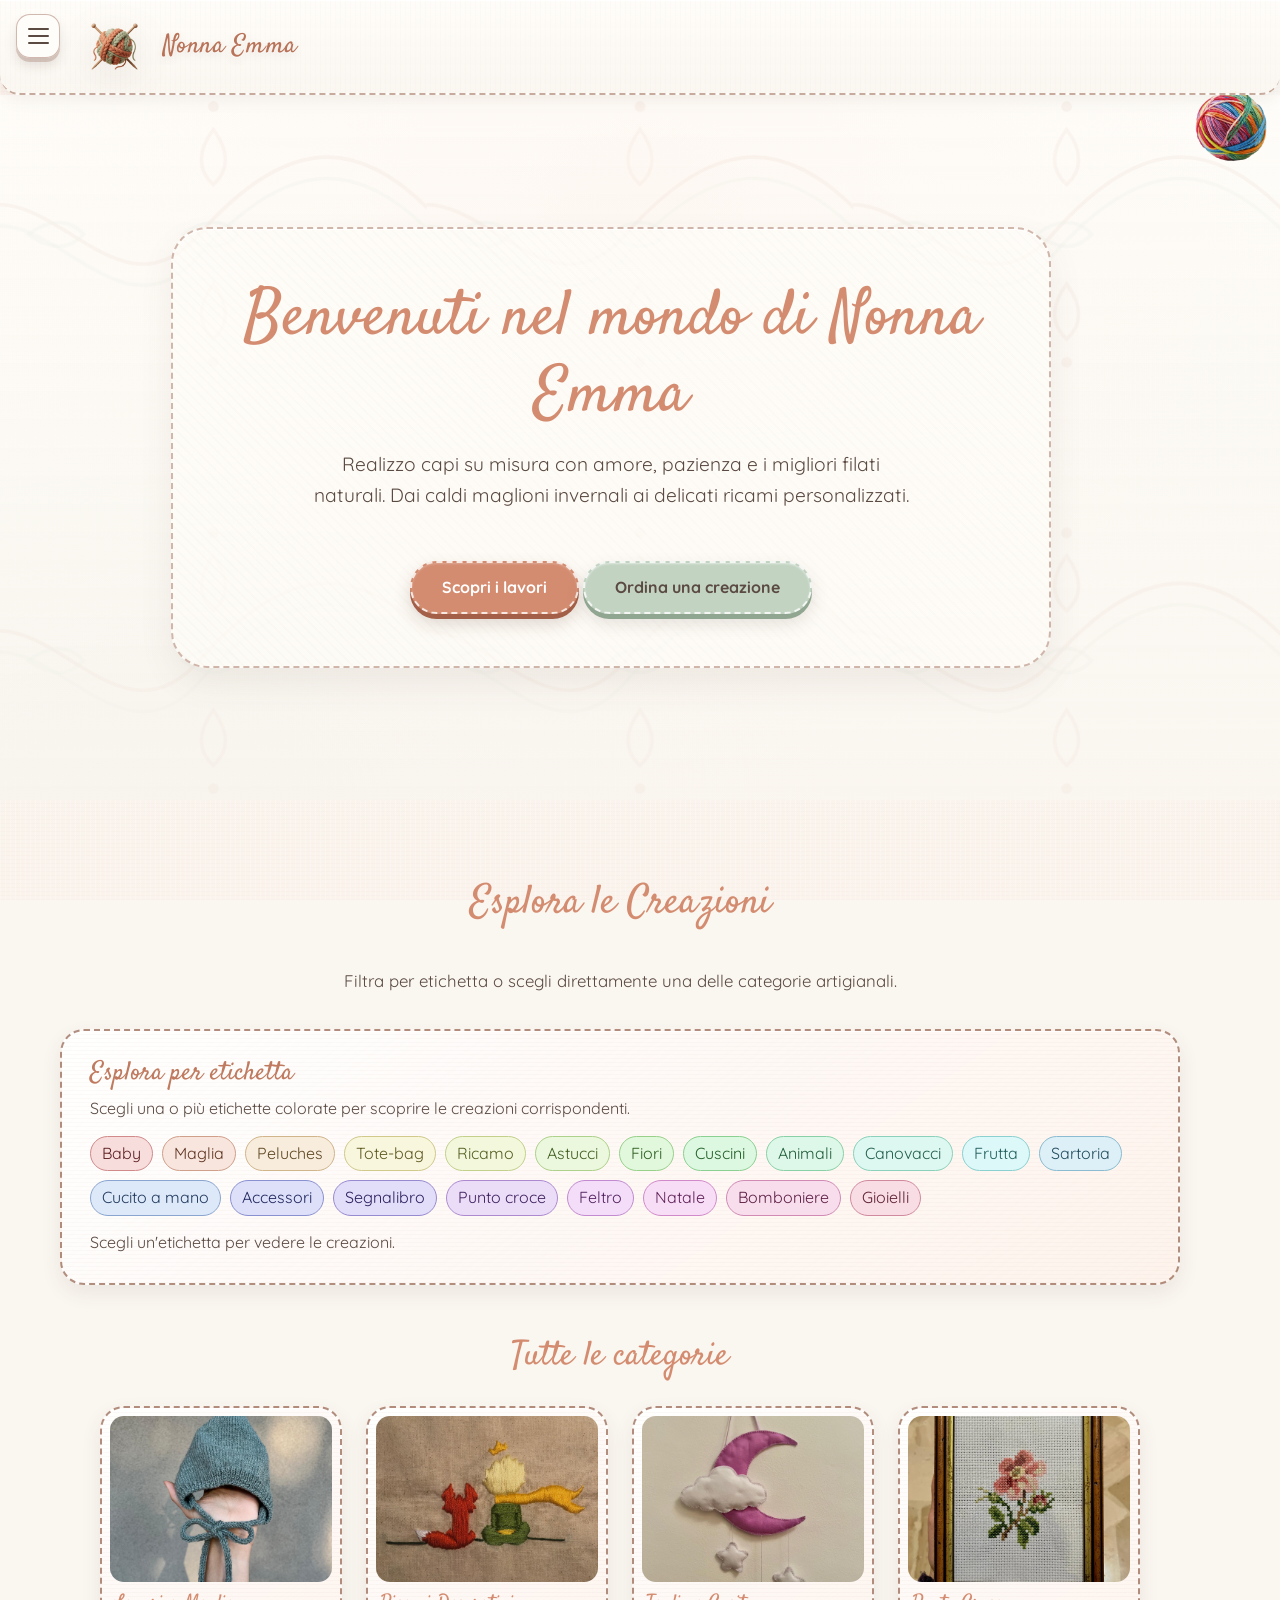
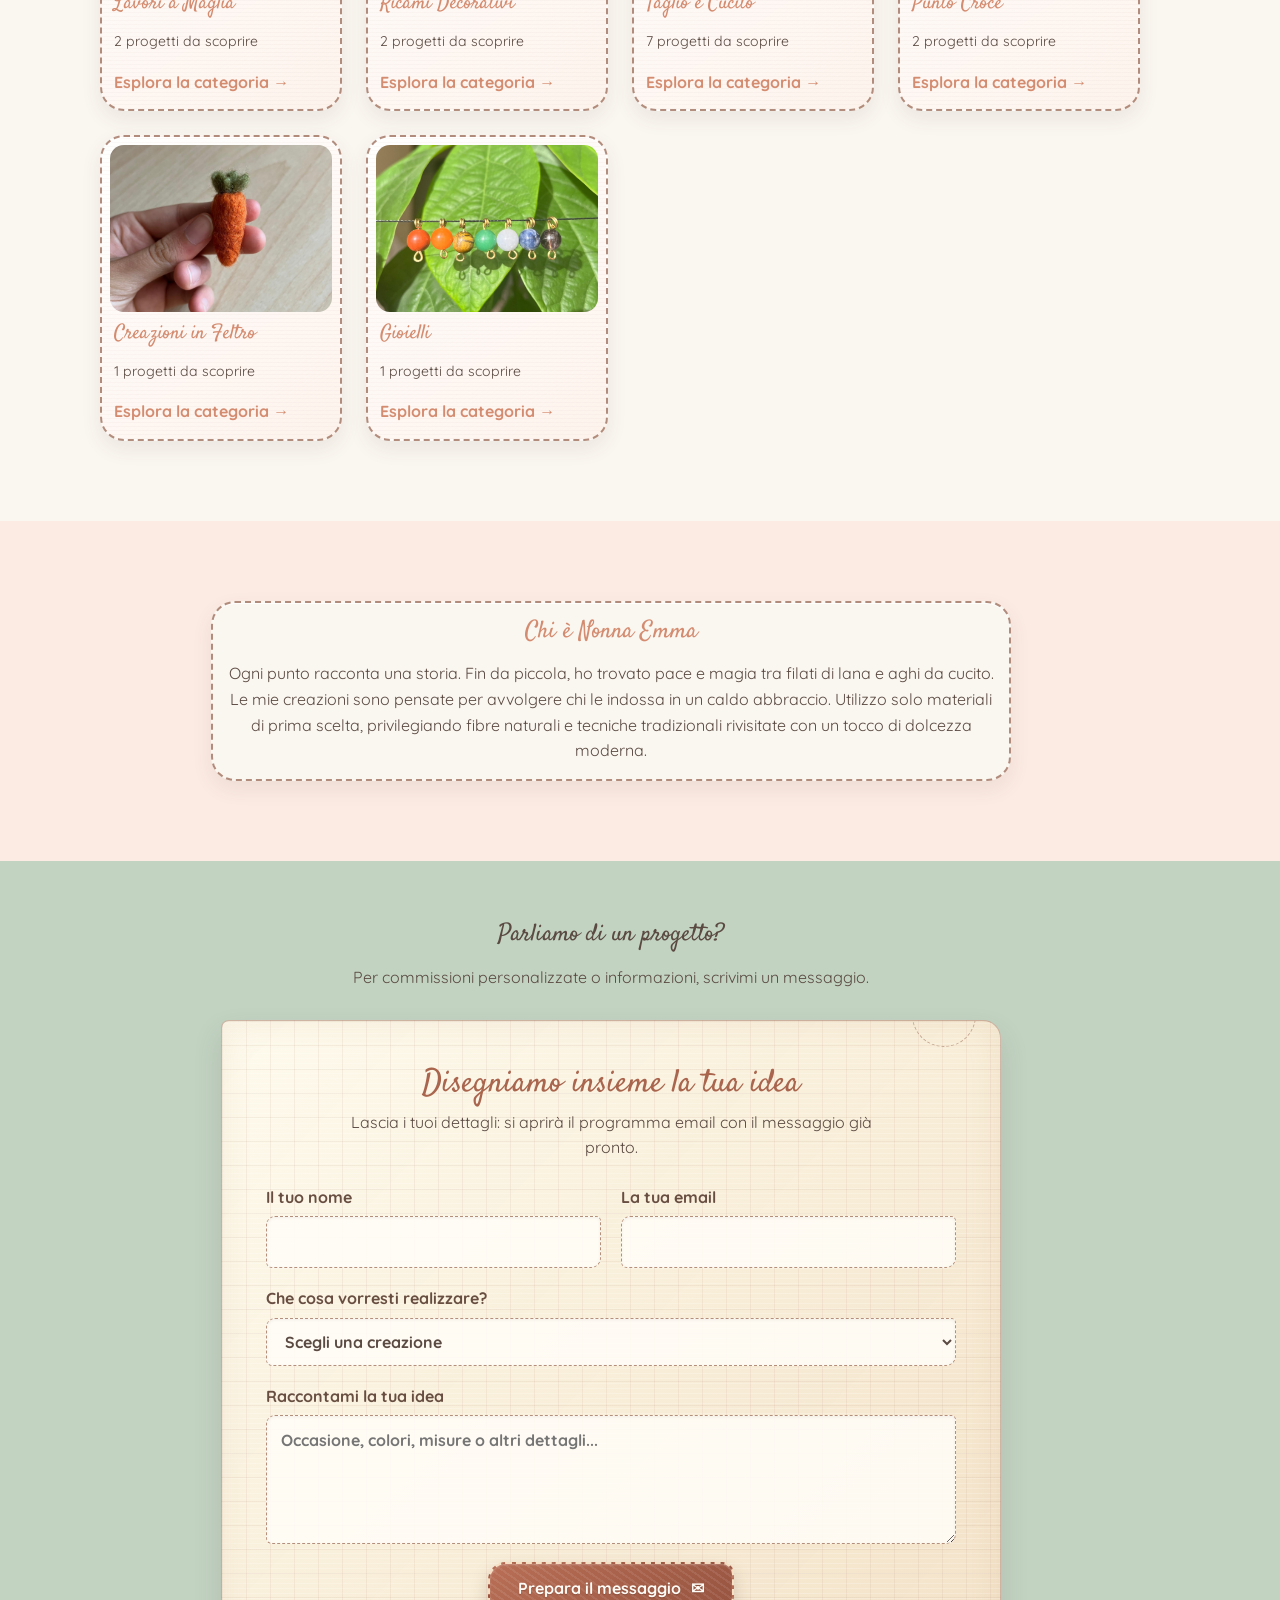
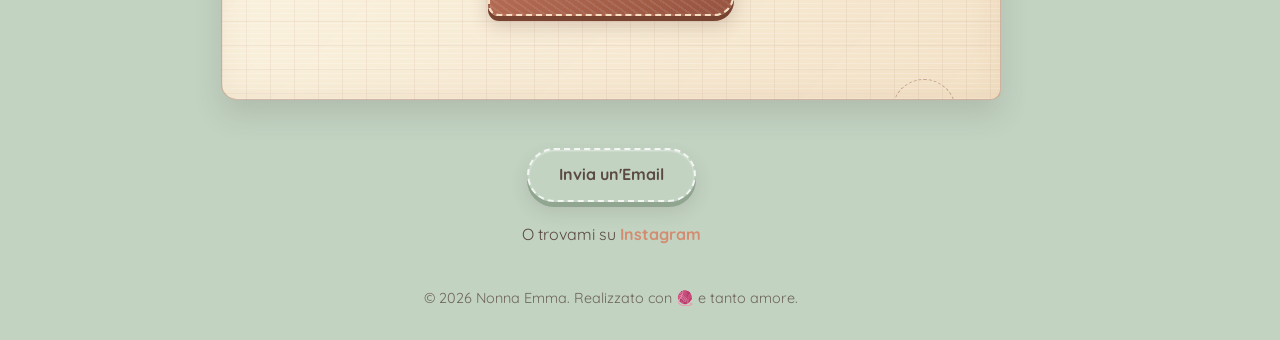
==== index.html @ 3150f803 "Simplify decoration file names to logo, gomitolo, favicon, and sfondo, and update all HTML/CSS refer" ====
<!DOCTYPE html>
<html lang="it">
<head>
    <meta charset="UTF-8">
    <meta name="viewport" content="width=device-width, initial-scale=1.0">
    <meta name="description" content="Scopri le creazioni artigianali di Nonna Emma: lavori a maglia, ricami e progetti fatti a mano.">
    <title>Nonna Emma | Creazioni Artigianali</title>
    <link rel="preconnect" href="https://fonts.googleapis.com">
    <link rel="preconnect" href="https://fonts.gstatic.com" crossorigin>
    <link href="https://fonts.googleapis.com/css2?family=Quicksand:wght@400;500;600;700&family=Satisfy&display=swap" rel="stylesheet">
    <link rel="icon" type="image/png" sizes="512x512" href="images/decorazioni/favicon.png">
    <link rel="stylesheet" href="style.css?v=20261114-tag3">
</head>
<body>

    <!-- FILO DECORATIVO: LA LINEA SI COMPLETA MAN MANO CHE SCORRI LA PAGINA. -->
    <svg class="filo-scroll" viewBox="0 0 64 1000" preserveAspectRatio="xMidYMin meet" aria-hidden="true" focusable="false">
        <defs>
            <linearGradient id="lana-filo" x1="0" x2="1" y1="0" y2="1">
                <stop offset="0" stop-color="#E9B99F" />
                <stop offset=".5" stop-color="#C77C61" />
                <stop offset="1" stop-color="#A9634D" />
            </linearGradient>
        </defs>
        <path class="filo-traccia" pathLength="1000" d="M32 61 C32 77 30 88 32 104 C35 124 35 138 32 158 C29 178 29 193 32 213 C35 233 35 248 32 268 C29 288 29 303 32 323 C35 343 35 358 32 378 C29 398 29 413 32 433 C35 453 35 468 32 488 C29 508 29 523 32 543 C35 563 35 578 32 598 C29 618 29 633 32 653 C35 673 35 688 32 708 C29 728 29 743 32 763 C35 783 35 798 32 818 C29 838 29 853 32 873 C35 893 35 908 32 928 C29 948 29 963 32 983 C33 990 33 996 32 1000" />
        <path class="filo-percorso" pathLength="1000" d="M32 61 C32 77 30 88 32 104 C35 124 35 138 32 158 C29 178 29 193 32 213 C35 233 35 248 32 268 C29 288 29 303 32 323 C35 343 35 358 32 378 C29 398 29 413 32 433 C35 453 35 468 32 488 C29 508 29 523 32 543 C35 563 35 578 32 598 C29 618 29 633 32 653 C35 673 35 688 32 708 C29 728 29 743 32 763 C35 783 35 798 32 818 C29 838 29 853 32 873 C35 893 35 908 32 928 C29 948 29 963 32 983 C33 990 33 996 32 1000" />
        <g class="bobina-filato">
            <image href="images/decorazioni/gomitolo.png" x="0" y="0" width="64" height="64" preserveAspectRatio="xMidYMid meet" />
        </g>
    </svg>

    <header class="navbar stitch-border">
        <a class="logo" href="index.html" aria-label="Nonna Emma, torna alla Home">
            <img class="logo-immagine" src="images/decorazioni/logo.png" alt="Logo di Nonna Emma">
            <span class="logo-testo">Nonna Emma</span>
        </a>
        <button class="menu-toggle" type="button" aria-controls="menu-principale" aria-expanded="false" aria-label="Apri il menu">
            <span></span>
            <span></span>
            <span></span>
        </button>
        <nav id="menu-principale" aria-label="Navigazione principale">
            <ul>
                <li><a href="#home">Home</a></li>
                <li><a href="#about">Chi Sono</a></li>
                <li><a href="#contatti">Contatti</a></li>
                <li class="nav-dropdown-item">
                    <details class="nav-dropdown">
                        <summary>Creazioni <span aria-hidden="true">⌄</span></summary>
                        <ul class="dropdown-menu">
                            <li><a href="#creazioni">Tutte le categorie</a></li>
                            <li><a href="categoria.html?categoria=maglia">Lavori a maglia</a></li>
                            <li><a href="categoria.html?categoria=ricamo">Ricami</a></li>
                            <li><a href="categoria.html?categoria=cucito">Cucito e sartoria</a></li>
                            <li><a href="categoria.html?categoria=punto">Punto croce</a></li>
                            <li><a href="categoria.html?categoria=feltro">Feltro</a></li>
                            <li><a href="categoria.html?categoria=gioielli">Gioielli</a></li>
                        </ul>
                    </details>
                </li>
            </ul>
        </nav>
    </header>

    <main>
        <section id="home" class="hero">
            <div class="hero-content">
                <h1>Benvenuti nel mondo di Nonna Emma</h1>
                <p>Realizzo capi su misura con amore, pazienza e i migliori filati naturali. Dai caldi maglioni invernali ai delicati ricami personalizzati.</p>
                <a href="#creazioni" class="btn-primary">Scopri i lavori</a>
                <a href="ordine.html" class="btn-secondary">Ordina una creazione</a>
            </div>
        </section>

        <section id="creazioni" class="portfolio">
            <h2>Esplora le Creazioni</h2>
            <p class="portfolio-intro">Filtra per etichetta o scegli direttamente una delle categorie artigianali.</p>

            <section class="tag-filter stitch-border" data-tag-filter hidden aria-labelledby="home-tag-filter-title">
                <h2 id="home-tag-filter-title">Esplora per etichetta</h2>
                <p>Scegli una o più etichette colorate per scoprire le creazioni corrispondenti.</p>
                <div class="tag-filter-options" data-tag-filters role="group" aria-label="Parole chiave disponibili"></div>
                <div class="tag-filter-results">
                    <p data-tag-filter-status aria-live="polite">Scegli un'etichetta per vedere le creazioni.</p>
                    <button class="tag-filter-clear" type="button" data-clear-tag-filters hidden>Rimuovi filtri</button>
                </div>
                <div class="tag-slider" data-tag-slider hidden>
                    <button class="tag-slider-arrow" type="button" data-tag-slider-previous aria-label="Scorri le creazioni a sinistra">←</button>
                    <section class="catalog-grid home-project-grid" data-home-project-grid aria-label="Creazioni con le etichette selezionate"></section>
                    <button class="tag-slider-arrow" type="button" data-tag-slider-next aria-label="Scorri le creazioni a destra">→</button>
                </div>
            </section>

            <div class="home-categories-wrapper">
                <h3 class="home-categories-title">Tutte le categorie</h3>
                <div class="gallery-grid catalog-grid home-categories" data-home-categories></div>
            </div>
        </section>

        <section id="about" class="about">
            <div class="about-container stitch-border">
                <h2>Chi è Nonna Emma</h2>
                <p>Ogni punto racconta una storia. Fin da piccola, ho trovato pace e magia tra filati di lana e aghi da cucito. Le mie creazioni sono pensate per avvolgere chi le indossa in un caldo abbraccio. Utilizzo solo materiali di prima scelta, privilegiando fibre naturali e tecniche tradizionali rivisitate con un tocco di dolcezza moderna.</p>
            </div>
        </section>
    </main>

    <footer id="contatti">
        <h2>Parliamo di un progetto?</h2>
        <p>Per commissioni personalizzate o informazioni, scrivimi un messaggio.</p>
        <section class="cartamodello stitch-border" aria-labelledby="titolo-cartamodello">
            <h3 id="titolo-cartamodello">Disegniamo insieme la tua idea</h3>
            <p class="cartamodello-intro">Lascia i tuoi dettagli: si aprirà il programma email con il messaggio già pronto.</p>
            <form class="cartamodello-form" id="home-contact-form">
                <label for="contatto-nome">Il tuo nome
                    <input id="contatto-nome" name="Nome" type="text" autocomplete="name" required maxlength="100">
                </label>
                <label for="contatto-email">La tua email
                    <input id="contatto-email" name="Email" type="email" autocomplete="email" required maxlength="160">
                </label>
                <label for="contatto-progetto">Che cosa vorresti realizzare?
                    <select id="contatto-progetto" name="Progetto" required>
                        <option value="" disabled selected>Scegli una creazione</option>
                        <option value="Lavoro a maglia">Lavoro a maglia</option>
                        <option value="Ricamo personalizzato">Ricamo personalizzato</option>
                        <option value="Cucito e sartoria">Cucito e sartoria</option>
                        <option value="Punto croce">Punto croce</option>
                        <option value="Borsa / tote bag">Borsa / tote bag</option>
                        <option value="Altro">Un'altra idea</option>
                    </select>
                </label>
                <label for="contatto-dettagli">Raccontami la tua idea
                    <textarea id="contatto-dettagli" name="Dettagli" rows="4" maxlength="2000" placeholder="Occasione, colori, misure o altri dettagli..."></textarea>
                </label>
                <button class="cartamodello-submit" type="submit">Prepara il messaggio <span aria-hidden="true">✉</span></button>
                <p class="cartamodello-feedback" id="home-contact-feedback" aria-live="polite"></p>
            </form>
        </section>
        <a href="mailto:nonnaemma.site@gmail.com" class="btn-secondary">Invia un'Email</a>
        <div class="social-links">
            <p>O trovami su <a href="https://www.instagram.com/nonnaemmaa/?hl=it">Instagram</a></p>
        </div>
        <p class="copyright">© 2026 Nonna Emma. Realizzato con 🧶 e tanto amore.</p>
    </footer>

    <script src="script.js?v=20261114-tag4" defer></script>
</body>
</html>
---- style.css ----
:root {
    --bg-cream: #FAF6F0;
    --text-brown: #5A4A42;
    --yarn-terracotta: #D48C70;
    --yarn-terracotta-hover: #BF7A5F;
    --sage-green: #C2D3C2;
    --soft-peach: #FCEBE3;
    --stitch-color: #B38B7D;
    --font-titoli: 'Satisfy', 'Segoe Script', cursive;
}

* {
    margin: 0;
    padding: 0;
    box-sizing: border-box;
}

html {
    scrollbar-width: none;
    -ms-overflow-style: none;
}

html::-webkit-scrollbar {
    display: none;
    width: 0;
    height: 0;
}

body {
    --filo-margine-contenuti: clamp(36px, 4.5vw, 64px);
    font-family: 'Quicksand', sans-serif;
    background-color: var(--bg-cream);
    background-image:
        repeating-linear-gradient(0deg, rgba(151, 117, 98, 0.025) 0, rgba(151, 117, 98, 0.025) 1px, transparent 1px, transparent 4px),
        repeating-linear-gradient(90deg, rgba(255, 255, 255, 0.24) 0, rgba(255, 255, 255, 0.24) 1px, transparent 1px, transparent 5px),
        radial-gradient(ellipse at 12% 9%, rgba(252, 235, 227, 0.72), transparent 34rem),
        radial-gradient(ellipse at 90% 42%, rgba(194, 211, 194, 0.24), transparent 32rem),
        linear-gradient(180deg, rgba(255, 255, 255, 0.42), rgba(250, 246, 240, 0.08) 48%, rgba(252, 235, 227, 0.3));
    background-attachment: fixed;
    color: var(--text-brown);
    line-height: 1.6;
    scroll-behavior: smooth;
}

h1, h2, h3 {
    font-family: var(--font-titoli);
    font-weight: 400;
    line-height: 1.2;
    margin-bottom: 15px;
}

.navbar {
    display: flex;
    justify-content: space-between;
    align-items: center;
    gap: 24px;
    padding: 12px clamp(20px, 5vw, 64px);
    background-color: rgba(250, 246, 240, 0.95);
    position: sticky;
    top: 0;
    z-index: 1000;
    isolation: isolate;
    box-shadow: 0 4px 15px rgba(90, 74, 66, 0.05);
}

.navbar.stitch-border {
    min-height: 78px;
    padding: 8px clamp(20px, 5vw, 64px);
    border: 0;
    border-bottom: 2px dashed rgba(157, 111, 92, 0.58);
    border-radius: 0 0 20px 20px;
    background:
        repeating-linear-gradient(90deg, rgba(179, 139, 125, 0.025) 0, rgba(179, 139, 125, 0.025) 1px, transparent 1px, transparent 5px),
        linear-gradient(180deg, rgba(255, 253, 249, 0.98), rgba(250, 246, 240, 0.96));
    box-shadow: 0 5px 16px rgba(90, 74, 66, 0.08), inset 0 1px 0 rgba(255, 255, 255, 0.9);
}

.logo {
    display: inline-flex;
    align-items: center;
    gap: 10px;
    color: var(--yarn-terracotta);
    text-decoration: none;
    line-height: 1;
}

.logo-immagine {
    display: block;
    flex: 0 0 auto;
    width: clamp(72px, 6vw, 110px);
    height: auto;
    object-fit: contain;
    filter: drop-shadow(0 8px 18px rgba(90, 74, 66, 0.12));
}

.logo-testo {
    font-family: var(--font-titoli);
    font-size: clamp(1.4rem, 2vw, 2.1rem);
    font-weight: 400;
    letter-spacing: 0.02em;
    color: #B87358;
    white-space: nowrap;
    text-shadow: 0 1px 0 rgba(255,255,255,0.7), 0 3px 8px rgba(90, 74, 66, 0.12);
}

nav ul {
    list-style: none;
    display: flex;
    gap: 25px;
}

nav a {
    text-decoration: none;
    color: var(--text-brown);
    font-weight: 600;
    transition: color 0.3s;
}

nav a:hover {
    color: var(--yarn-terracotta);
}

.hero {
    text-align: center;
    padding: clamp(72px, 11vw, 132px) 20px;
    background:
        linear-gradient(180deg, rgba(255, 253, 249, 0.72), rgba(250, 246, 240, 0.82)),
        /* Sostituire il placeholder con la foto definitiva nella cartella decorazioni. */
        url("images/decorazioni/sfondo.svg") center / cover no-repeat,
        radial-gradient(ellipse at 50% 20%, rgba(252, 235, 227, 0.96), transparent 68%),
        radial-gradient(ellipse at 12% 100%, rgba(194, 211, 194, 0.24), transparent 42%),
        linear-gradient(180deg, rgba(255, 253, 249, 0.72), rgba(250, 246, 240, 0.36));
}

.hero-content {
    max-width: 880px;
    margin: 0 auto;
    padding: clamp(24px, 5vw, 52px);
    border: 2px dashed rgba(179, 139, 125, 0.62);
    border-radius: 36px;
    background:
        repeating-linear-gradient(45deg, rgba(179, 139, 125, 0.025) 0, rgba(179, 139, 125, 0.025) 2px, transparent 2px, transparent 7px),
        rgba(255, 253, 249, 0.64);
    box-shadow: 0 15px 34px rgba(90, 74, 66, 0.08), inset 0 1px 0 rgba(255, 255, 255, 0.9);
}

.hero h1 {
    font-family: var(--font-titoli);
    font-size: clamp(2.35rem, 5vw, 4rem);
    color: var(--yarn-terracotta);
}

.hero p {
    font-size: 1.2rem;
    max-width: 600px;
    margin: 0 auto 30px auto;
}

.btn-primary, .btn-secondary {
    display: inline-block;
    padding: 12px 30px;
    border-radius: 30px;
    text-decoration: none;
    font-weight: 700;
    transition: transform 160ms ease, box-shadow 160ms ease, background-color 160ms ease;
    border: 2px dashed rgba(255, 255, 255, 0.8);
}

.btn-primary {
    background-color: var(--yarn-terracotta);
    color: white;
    box-shadow: 0 5px 0 #A45F48, 0 9px 18px rgba(90, 55, 40, 0.2), inset 0 1px 2px rgba(255, 255, 255, 0.24);
}

.btn-primary:hover {
    background-color: var(--yarn-terracotta-hover);
    transform: translateY(-2px) rotate(-0.7deg);
    box-shadow: 0 7px 0 #A45F48, 0 12px 20px rgba(90, 55, 40, 0.24), inset 0 1px 2px rgba(255, 255, 255, 0.24);
}

.btn-primary:active {
    transform: translateY(3px);
    box-shadow: 0 2px 0 #A45F48, 0 4px 10px rgba(90, 55, 40, 0.2);
}

.btn-secondary {
    background-color: var(--sage-green);
    color: var(--text-brown);
    margin-top: 20px;
    box-shadow: 0 5px 0 #91A691, 0 9px 18px rgba(90, 74, 66, 0.16), inset 0 1px 2px rgba(255, 255, 255, 0.5);
}

.btn-secondary + .btn-secondary {
    margin-left: 10px;
}

.btn-secondary:hover {
    background-color: #AEC2AE;
    transform: translateY(-2px) rotate(-0.7deg);
    box-shadow: 0 7px 0 #91A691, 0 12px 20px rgba(90, 74, 66, 0.2), inset 0 1px 2px rgba(255, 255, 255, 0.5);
}

.btn-secondary:active {
    transform: translateY(3px);
    box-shadow: 0 2px 0 #91A691, 0 4px 10px rgba(90, 74, 66, 0.16);
}

.portfolio {
    padding: 80px 50px;
    text-align: center;
}

.portfolio h2 {
    font-size: 2.5rem;
    margin-bottom: 40px;
    color: var(--yarn-terracotta);
}

.gallery-grid {
    display: grid;
    grid-template-columns: repeat(2, minmax(0, 1fr));
    gap: clamp(20px, 3vw, 40px);
    max-width: 1240px;
    margin: 0 auto;
}

.stitch-border {
    border: 2px dashed rgba(157, 111, 92, 0.78);
    border-radius: 24px;
    padding: 15px;
    background-color: #FFFCF7;
    background-image:
        repeating-linear-gradient(0deg, rgba(179, 139, 125, 0.045) 0, rgba(179, 139, 125, 0.045) 1px, transparent 1px, transparent 4px),
        linear-gradient(145deg, rgba(255, 255, 255, 0.94), rgba(252, 235, 227, 0.55));
    box-shadow: inset 0 1px 0 rgba(255, 255, 255, 0.9), 0 8px 20px rgba(90, 74, 66, 0.09);
}

.navbar.stitch-border {
    padding: 8px clamp(20px, 5vw, 64px);
}

.card {
    transition: transform 0.3s ease, box-shadow 0.3s ease;
    display: flex;
    flex-direction: column;
}

.card:hover {
    transform: translateY(-5px);
    box-shadow: 0 15px 30px rgba(90, 74, 66, 0.1);
}

.card-link {
    display: block;
    height: 100%;
}

.card img {
    width: 100%;
    height: 250px;
    object-fit: cover;
    border-radius: 16px;
    margin-bottom: 15px;
}

.card-info {
    padding: 4px 4px 8px;
}

.card-info h3 {
    color: var(--yarn-terracotta);
    font-size: clamp(1.25rem, 1.45vw, 1.45rem);
    font-weight: 400;
}

.about {
    padding: 80px 20px;
    background-color: var(--soft-peach);
}

.about-container {
    max-width: 800px;
    margin: 0 auto;
    text-align: center;
    background: var(--bg-cream);
}

.about h2 {
    color: var(--yarn-terracotta);
}

footer {
    background-color: var(--sage-green);
    text-align: center;
    padding: 60px 20px 30px 20px;
    color: var(--text-brown);
}

footer h2 {
    color: var(--text-brown);
}

.social-links {
    margin: 20px 0;
}

.social-links a {
    color: var(--yarn-terracotta);
    font-weight: 700;
    text-decoration: none;
}

.copyright {
    margin-top: 40px;
    font-size: 0.9rem;
    opacity: 0.8;
}

@media (max-width: 768px) {
    .navbar {
        flex-direction: column;
        gap: 10px;
        padding: 10px 16px 12px;
    }

    .navbar.stitch-border {
        padding: 10px 16px 12px;
    }

    .navbar nav > ul {
        flex-wrap: wrap;
        justify-content: center;
        gap: 12px 18px;
    }

    .hero h1 { font-size: 2.2rem; }
    .portfolio { padding: 60px 20px; }
    body { background-attachment: scroll; }
}

@media (max-width: 600px) {
    .logo-immagine {
        width: clamp(64px, 20vw, 96px);
    }

    .logo-testo {
        font-size: clamp(1.15rem, 5vw, 1.6rem);
    }

}

/* LA GALLERIA E IL FILO RESTANO DECORATIVI SENZA OSTACOLARE I CONTENUTI. */
html {
    scroll-behavior: smooth;
}

.logo {
    text-decoration: none;
}

.gallery-grid {
    grid-template-columns: repeat(2, minmax(0, 1fr));
}

.navbar nav {
    position: relative;
    z-index: 1001;
}

.navbar nav > ul > li {
    position: relative;
}

.nav-dropdown summary {
    display: flex;
    align-items: center;
    gap: 7px;
    color: var(--text-brown);
    cursor: pointer;
    font-weight: 600;
    list-style: none;
    transition: color 0.2s ease;
}

.nav-dropdown summary::-webkit-details-marker {
    display: none;
}

.nav-dropdown summary:hover,
.nav-dropdown[open] summary {
    color: var(--yarn-terracotta-hover);
}

.nav-dropdown summary:focus-visible {
    border-radius: 6px;
    outline: 3px solid var(--yarn-terracotta-hover);
    outline-offset: 4px;
}

.nav-dropdown summary span {
    display: inline-block;
    font-size: 0.9rem;
    transition: transform 0.2s ease;
}

.nav-dropdown[open] summary span {
    transform: rotate(180deg);
}

.nav-dropdown .dropdown-menu {
    position: absolute;
    top: calc(100% + 14px);
    left: 0;
    z-index: 1100;
    display: grid;
    min-width: 230px;
    gap: 4px;
    padding: 10px;
    border: 2px dashed var(--stitch-color);
    border-radius: 18px 8px 18px 18px;
    background:
        repeating-linear-gradient(0deg, rgba(179, 139, 125, 0.045) 0, rgba(179, 139, 125, 0.045) 1px, transparent 1px, transparent 4px),
        rgba(255, 253, 249, 0.99);
    box-shadow: 0 14px 30px rgba(90, 74, 66, 0.16);
    list-style: none;
}

.nav-dropdown .dropdown-menu a {
    display: block;
    padding: 9px 12px;
    border-radius: 11px;
    white-space: nowrap;
}

.nav-dropdown .dropdown-menu a:hover,
.nav-dropdown .dropdown-menu a:focus-visible {
    background: var(--soft-peach);
}

.nav-dropdown[open] .dropdown-menu {
    animation: menu-arrivo 160ms ease-out both;
}

@keyframes menu-arrivo {
    from {
        opacity: 0;
        transform: translateY(-5px);
    }

    to {
        opacity: 1;
        transform: translateY(0);
    }
}

#baby,
#categoria-cucito,
#categoria-punto {
    scroll-margin-top: 110px;
}

@media (min-width: 1100px) {
    .gallery-grid {
        grid-template-columns: repeat(4, minmax(0, 1fr));
    }
}

@media (max-width: 600px) {
    .gallery-grid {
        grid-template-columns: minmax(0, 1fr);
        max-width: 430px;
    }
}

.card-link {
    color: inherit;
    text-decoration: none;
}

.card-cta {
    display: inline-block;
    margin-top: 12px;
    color: var(--yarn-terracotta);
    font-weight: 700;
}

.filo-scroll {
    position: fixed;
    z-index: 2147483647;
    top: var(--filo-top, 76px);
    bottom: 0;
    right: clamp(12px, 1.8vw, 24px);
    left: auto;
    width: calc((100vh - var(--filo-top, 76px)) * 0.064);
    height: calc(100vh - var(--filo-top, 76px));
    pointer-events: none;
    overflow: visible;
}

.bobina-filato {
    position: relative;
    z-index: 2147483648;
    transform-box: fill-box;
    transform-origin: center;
    transition: transform 120ms linear;
}

.bobina-filato image {
    transform: scale(1.65) translateY(4px);
    transform-box: fill-box;
    transform-origin: center;
}

.filo-traccia,
.filo-percorso {
    fill: none;
    stroke-linecap: round;
    stroke-linejoin: round;
}

.filo-traccia {
    stroke: rgba(179, 139, 125, 0.34);
    stroke-width: 7px;
    stroke-dasharray: 1000;
    stroke-dashoffset: var(--filo-avanzamento, 1000);
}

.filo-percorso {
    stroke: url(#lana-filo);
    stroke-width: 4.5px;
    stroke-dasharray: 1000;
    stroke-dashoffset: var(--filo-avanzamento, 1000);
    filter: drop-shadow(0 1px 2px rgba(90, 74, 66, 0.24));
}

.portfolio-progetti {
    position: relative;
    z-index: 1;
    min-height: 75vh;
    padding-top: 50px;
    padding-right: calc(16px + var(--filo-margine-contenuti));
    padding-left: clamp(16px, 3vw, 40px);
}

.portfolio-progetti h1 {
    margin-bottom: 12px;
    color: var(--yarn-terracotta);
    font-size: clamp(2rem, 5vw, 2.8rem);
}

.titolo-pagina-lana,
.titolo-modulo {
    font-family: var(--font-titoli);
}

.portfolio-progetti h1.titolo-pagina-lana {
    color: #BF745A;
}

.eyebrow {
    color: var(--yarn-terracotta-hover);
    font-size: 0.88rem;
    font-weight: 700;
    letter-spacing: 0.08em;
    text-transform: uppercase;
}

.portfolio-intro {
    max-width: 620px;
    margin: 0 auto 34px;
    font-size: 1.05rem;
}

.pagina-prodotto {
    max-width: 1160px;
    margin: 0 auto;
}

.scheda-prodotto {
    display: grid;
    grid-template-columns: minmax(0, 1.1fr) minmax(280px, 0.9fr);
    gap: clamp(28px, 5vw, 64px);
    align-items: center;
    max-width: 1040px;
    margin: 36px auto 0;
    text-align: left;
}

.product-gallery {
    position: relative;
    min-width: 0;
    padding: 18px;
    border: 2px dashed var(--stitch-color);
    border-radius: 30px;
    background:
        repeating-linear-gradient(45deg, rgba(179, 139, 125, 0.035) 0, rgba(179, 139, 125, 0.035) 2px, transparent 2px, transparent 6px),
        #FFFCF7;
    box-shadow: 0 18px 36px rgba(90, 74, 66, 0.12);
}

.product-gallery figure {
    position: relative;
    margin: 0;
}

.product-main-image {
    display: block;
    width: 100%;
    height: clamp(300px, 43vw, 490px);
    border-radius: 20px;
    background: var(--soft-peach);
    object-fit: cover;
}

.price-sticker {
    position: absolute;
    top: 28px;
    right: 28px;
    display: grid;
    width: 102px;
    min-height: 102px;
    place-content: center;
    padding: 12px;
    transform: rotate(8deg);
    border: 2px dashed rgba(255, 255, 255, 0.86);
    border-radius: 50%;
    background:
        radial-gradient(circle at 30% 22%, rgba(255, 255, 255, 0.38), transparent 44%),
        #D48C70;
    box-shadow: 0 5px 0 #B96F56, 0 10px 20px rgba(90, 74, 66, 0.2);
    color: white;
    font-weight: 700;
    line-height: 1.2;
    text-align: center;
}

.product-thumbnails {
    display: flex;
    flex-wrap: wrap;
    gap: 10px;
    margin-top: 14px;
}

.product-thumb {
    width: 76px;
    height: 76px;
    padding: 4px;
    overflow: hidden;
    border: 2px dashed var(--stitch-color);
    border-radius: 16px;
    background: white;
    box-shadow: 0 3px 0 rgba(132, 85, 66, 0.28), 0 6px 12px rgba(90, 74, 66, 0.12);
    cursor: pointer;
    transition: transform 160ms ease, box-shadow 160ms ease;
}

.product-thumb[aria-pressed="true"] {
    border-color: var(--yarn-terracotta-hover);
    box-shadow: 0 0 0 3px rgba(212, 140, 112, 0.2), 0 3px 0 rgba(132, 85, 66, 0.28), 0 6px 12px rgba(90, 74, 66, 0.12);
}

.product-thumb:hover {
    transform: translateY(-2px);
    box-shadow: 0 5px 0 rgba(132, 85, 66, 0.28), 0 9px 15px rgba(90, 74, 66, 0.16);
}

.product-thumb:active {
    transform: translateY(2px);
    box-shadow: 0 1px 0 rgba(132, 85, 66, 0.28), 0 3px 6px rgba(90, 74, 66, 0.12);
}

.product-thumb[aria-pressed="true"]:hover {
    box-shadow: 0 0 0 3px rgba(212, 140, 112, 0.2), 0 5px 0 rgba(132, 85, 66, 0.28), 0 9px 15px rgba(90, 74, 66, 0.16);
}

.product-thumb[aria-pressed="true"]:active {
    box-shadow: 0 0 0 3px rgba(212, 140, 112, 0.2), 0 1px 0 rgba(132, 85, 66, 0.28), 0 3px 6px rgba(90, 74, 66, 0.12);
}

.product-thumb img {
    width: 100%;
    height: 100%;
    border-radius: 10px;
    object-fit: cover;
}

.product-description h2 {
    margin: 8px 0 12px;
    color: var(--text-brown);
    font-family: var(--font-titoli);
    font-size: clamp(1.7rem, 3vw, 2.4rem);
}

.product-description > p {
    margin-bottom: 18px;
}

.scheda-dettagli {
    display: grid;
    gap: 8px;
    margin: 22px 0;
    padding: 18px;
    border: 2px dashed rgba(157, 111, 92, 0.58);
    border-radius: 18px;
    background: rgba(255, 253, 249, 0.78);
    list-style: none;
}

.campioni-filato {
    display: flex;
    flex-wrap: wrap;
    gap: 12px;
    margin: 14px 0 10px;
}

.campione-lana {
    position: relative;
    width: 48px;
    height: 48px;
    border: 3px solid #FFFDF9;
    border-radius: 50%;
    background-color: var(--colore-campione);
    background-image:
        repeating-linear-gradient(35deg, transparent 0 4px, rgba(255, 255, 255, 0.48) 4px 6px, transparent 6px 9px),
        repeating-linear-gradient(145deg, transparent 0 7px, rgba(90, 74, 66, 0.12) 7px 9px, transparent 9px 12px);
    box-shadow: 0 3px 0 #98AC98, 0 6px 10px rgba(90, 74, 66, 0.18);
    cursor: pointer;
    transition: transform 160ms ease, box-shadow 160ms ease;
}

.campione-lana[aria-pressed="true"] {
    outline: 3px dashed var(--yarn-terracotta-hover);
    outline-offset: 3px;
    box-shadow: 0 0 0 3px rgba(212, 140, 112, 0.16), 0 3px 0 #98AC98, 0 6px 10px rgba(90, 74, 66, 0.18);
}

.campione-lana:hover {
    transform: translateY(-2px);
    box-shadow: 0 5px 0 #98AC98, 0 9px 14px rgba(90, 74, 66, 0.2);
}

.campione-lana:active {
    transform: translateY(2px);
    box-shadow: 0 1px 0 #98AC98, 0 3px 6px rgba(90, 74, 66, 0.16);
}

.campione-lana[aria-pressed="true"]:hover {
    box-shadow: 0 0 0 3px rgba(212, 140, 112, 0.16), 0 5px 0 #98AC98, 0 9px 14px rgba(90, 74, 66, 0.2);
}

.campione-lana[aria-pressed="true"]:active {
    box-shadow: 0 0 0 3px rgba(212, 140, 112, 0.16), 0 1px 0 #98AC98, 0 3px 6px rgba(90, 74, 66, 0.16);
}

.testo-colore {
    min-height: 1.6em;
    color: var(--text-brown);
    font-weight: 700;
}

.product-cta {
    margin-top: 18px;
}

.order-panel {
    max-width: 760px;
    margin: 30px auto 0;
    padding: clamp(22px, 5vw, 42px);
    border: 2px dashed var(--stitch-color);
    border-radius: 28px;
    background:
        repeating-linear-gradient(0deg, rgba(179, 139, 125, 0.035) 0, rgba(179, 139, 125, 0.035) 1px, transparent 1px, transparent 5px),
        rgba(255, 252, 247, 0.96);
    box-shadow: 0 16px 34px rgba(90, 74, 66, 0.11);
    text-align: left;
}

.order-form {
    display: grid;
    gap: 18px;
}

.order-form label,
.order-form legend {
    color: var(--text-brown);
    font-weight: 700;
}

.order-form input,
.order-form select,
.order-form textarea {
    width: 100%;
    margin-top: 7px;
    padding: 13px 15px;
    border: 1px solid rgba(157, 111, 92, 0.48);
    border-radius: 13px;
    background: #FFFEFC;
    color: var(--text-brown);
    font: inherit;
}

.order-form textarea {
    min-height: 130px;
    resize: vertical;
}

.order-form fieldset {
    padding: 14px;
    border: 1px dashed var(--stitch-color);
    border-radius: 16px;
}

.order-form .consenso {
    display: flex;
    align-items: flex-start;
    gap: 10px;
    font-weight: 500;
}

.order-form .consenso input {
    width: auto;
    margin-top: 5px;
    accent-color: var(--yarn-terracotta);
}

.nota-modulo {
    font-size: 0.9rem;
    opacity: 0.82;
}

.feedback-modulo {
    min-height: 1.5em;
    color: var(--yarn-terracotta-hover);
    font-weight: 700;
}

.project-gallery {
    width: min(100%, 850px);
    margin: 0 auto;
}

.carousel-controls {
    display: flex;
    align-items: center;
    justify-content: center;
    gap: 20px;
    margin-bottom: 16px;
}

.carousel-arrow {
    display: grid;
    width: 48px;
    height: 48px;
    padding: 0;
    place-items: center;
    border: 2px dashed var(--stitch-color);
    border-radius: 50%;
    background: radial-gradient(circle at 32% 26%, #FFFDF9 0%, #FCEBE3 68%, #F1D1BF 100%);
    color: var(--yarn-terracotta-hover);
    cursor: pointer;
    font: inherit;
    font-size: 1.35rem;
    box-shadow: inset 0 1px 2px rgba(255, 255, 255, 0.9), 0 4px 0 rgba(132, 85, 66, 0.24), 0 8px 12px rgba(90, 74, 66, 0.12);
    transition: background-color 0.2s ease, box-shadow 0.2s ease, transform 0.2s ease;
}

.carousel-arrow:hover:not(:disabled) {
    transform: translateY(-2px);
    background: radial-gradient(circle at 32% 26%, #FFFFFF 0%, #F8E1D5 70%, #ECC2AD 100%);
    box-shadow: inset 0 1px 2px rgba(255, 255, 255, 0.95), 0 6px 0 rgba(132, 85, 66, 0.24), 0 11px 15px rgba(90, 74, 66, 0.15);
}

.carousel-arrow:active:not(:disabled) {
    transform: translateY(3px);
    box-shadow: inset 0 1px 2px rgba(255, 255, 255, 0.75), 0 1px 0 rgba(132, 85, 66, 0.24), 0 3px 6px rgba(90, 74, 66, 0.12);
}

.carousel-arrow span {
    display: block;
    line-height: 1;
}

.carousel-arrow:disabled {
    cursor: not-allowed;
    opacity: 0.45;
}

.carousel-status {
    min-width: 110px;
    font-size: 0.95rem;
    font-weight: 700;
}

.carousel-viewport {
    overflow-x: auto;
    overscroll-behavior-x: contain;
    scroll-snap-type: x mandatory;
    scrollbar-width: none;
    -webkit-overflow-scrolling: touch;
}

.carousel-viewport::-webkit-scrollbar {
    display: none;
}

.carousel-track {
    display: flex;
    align-items: stretch;
    gap: 24px;
    padding: 8px max(0px, calc((100% - 560px) / 2)) 18px;
}

.project-slide {
    flex: 0 0 min(100%, 560px);
    min-width: 0;
    scroll-snap-align: center;
}

.project-card {
    position: relative;
    min-height: 100%;
    padding: 12px;
    perspective: 1200px;
}

.order-panel .btn-primary {
    justify-self: start;
    border-color: rgba(255, 255, 255, 0.8);
    cursor: pointer;
    font: inherit;
}

.cartamodello {
    position: relative;
    isolation: isolate;
    width: min(100%, 780px);
    margin: 30px auto 28px;
    padding: clamp(24px, 5vw, 44px);
    overflow: hidden;
    border: 1px solid rgba(157, 111, 92, 0.48);
    border-radius: 8px 18px 10px 16px;
    background-color: #F7EBD7;
    background-image:
        linear-gradient(rgba(179, 139, 125, 0.11) 1px, transparent 1px),
        linear-gradient(90deg, rgba(179, 139, 125, 0.11) 1px, transparent 1px),
        repeating-linear-gradient(0deg, rgba(255, 255, 255, 0.22) 0, rgba(255, 255, 255, 0.22) 1px, transparent 1px, transparent 5px),
        linear-gradient(135deg, rgba(255, 252, 239, 0.9), rgba(242, 224, 195, 0.86));
    background-size: 24px 24px, 24px 24px, auto, auto;
    box-shadow: 0 14px 28px rgba(90, 74, 66, 0.16), inset 0 0 32px rgba(177, 130, 90, 0.12);
    color: var(--text-brown);
    text-align: left;
}

.cartamodello::before,
.cartamodello::after {
    position: absolute;
    z-index: -1;
    width: 62px;
    height: 62px;
    border: 1px dashed rgba(157, 111, 92, 0.55);
    border-radius: 50%;
    content: "";
}

.cartamodello::before {
    top: -38px;
    right: 24px;
}

.cartamodello::after {
    right: 44px;
    bottom: -44px;
}

.cartamodello h3 {
    margin-bottom: 6px;
    color: #A9654D;
    font-size: clamp(1.55rem, 3vw, 2rem);
    text-align: center;
}

.cartamodello-intro {
    max-width: 560px;
    margin: 0 auto 24px;
    text-align: center;
}

.cartamodello-form {
    display: grid;
    grid-template-columns: repeat(2, minmax(0, 1fr));
    gap: 18px 20px;
    text-align: left;
}

.cartamodello-form label {
    display: grid;
    align-content: start;
    gap: 6px;
    color: #684E41;
    font-weight: 700;
}

.cartamodello-form label:nth-of-type(3),
.cartamodello-form label:nth-of-type(4) {
    grid-column: 1 / -1;
}

.cartamodello-form input,
.cartamodello-form select,
.cartamodello-form textarea {
    width: 100%;
    min-width: 0;
    padding: 12px 14px;
    border: 1.5px dashed rgba(153, 102, 76, 0.72);
    border-radius: 9px 5px 10px 6px;
    background: rgba(255, 253, 247, 0.88);
    box-shadow: inset 0 1px 3px rgba(90, 74, 66, 0.08);
    color: var(--text-brown);
    font: inherit;
}

.cartamodello-form input,
.cartamodello-form select {
    min-height: 48px;
}

.cartamodello-form textarea {
    min-height: 112px;
    resize: vertical;
}

.cartamodello-form input:focus-visible,
.cartamodello-form select:focus-visible,
.cartamodello-form textarea:focus-visible {
    outline: 3px solid rgba(191, 122, 95, 0.55);
    outline-offset: 2px;
}

.cartamodello-submit {
    position: relative;
    justify-self: center;
    grid-column: 1 / -1;
    min-height: 54px;
    padding: 12px 28px;
    border: 2px dashed rgba(255, 239, 211, 0.88);
    border-radius: 18px 12px 20px 11px;
    background:
        repeating-linear-gradient(35deg, rgba(255, 255, 255, 0.08) 0 2px, transparent 2px 6px),
        linear-gradient(145deg, #B96F56, #96533F);
    box-shadow: 0 5px 0 #794332, 0 9px 18px rgba(90, 55, 40, 0.22), inset 0 1px 2px rgba(255, 255, 255, 0.24);
    color: #FFFCF7;
    cursor: pointer;
    font: inherit;
    font-weight: 700;
    text-shadow: 0 1px 1px rgba(70, 38, 28, 0.3);
    transition: transform 160ms ease, box-shadow 160ms ease;
}

.cartamodello-submit:hover {
    transform: translateY(-2px) rotate(-1deg);
    box-shadow: 0 7px 0 #794332, 0 12px 20px rgba(90, 55, 40, 0.24), inset 0 1px 2px rgba(255, 255, 255, 0.24);
}

.cartamodello-submit:active {
    transform: translateY(3px);
    box-shadow: 0 2px 0 #794332, 0 4px 10px rgba(90, 55, 40, 0.2);
}

.cartamodello-submit span {
    margin-left: 6px;
}

.cartamodello-feedback {
    grid-column: 1 / -1;
    min-height: 1.5em;
    margin: 0;
    font-size: 0.9rem;
    text-align: center;
}

.project-card-inner {
    position: relative;
    min-height: 490px;
    transform-style: preserve-3d;
    transition: transform 650ms cubic-bezier(0.2, 0.7, 0.2, 1);
}

.project-card.is-flipped .project-card-inner {
    transform: rotateY(180deg);
}

.project-face {
    position: absolute;
    inset: 0;
    display: flex;
    flex-direction: column;
    align-items: center;
    justify-content: center;
    overflow: hidden;
    padding: 12px 12px 60px;
    border-radius: 16px;
    backface-visibility: hidden;
    -webkit-backface-visibility: hidden;
}

.project-front {
    background: white;
}

.project-front figure {
    width: 100%;
    margin: 0;
}

.project-front img {
    display: block;
    width: 100%;
    height: 295px;
    margin: 0;
    border-radius: 12px;
    object-fit: cover;
}

.project-front .card-info {
    padding: 16px 8px 8px;
}

.project-front h2,
.project-back h2 {
    margin-bottom: 8px;
    color: var(--yarn-terracotta);
    font-size: 1.45rem;
}

.project-back {
    transform: rotateY(180deg);
    background:
        radial-gradient(circle at 16px 16px, rgba(179, 139, 125, 0.12) 2px, transparent 2.5px) 0 0 / 28px 28px,
        var(--soft-peach);
}

.project-back img {
    width: min(100%, 340px);
    max-height: 220px;
    margin-bottom: 12px;
    border-radius: 12px;
    object-fit: contain;
}

.project-back > p:not(.eyebrow) {
    max-width: 370px;
    margin-bottom: 22px;
}

.back-icon {
    margin-bottom: 8px;
    font-size: 2rem;
}

.flip-toggle {
    position: absolute;
    z-index: 2;
    bottom: 22px;
    left: 50%;
    transform: translateX(-50%);
    padding: 10px 18px;
    border: 1px dashed var(--stitch-color);
    border-radius: 24px;
    background: var(--bg-cream);
    color: var(--text-brown);
    box-shadow: 0 4px 0 rgba(132, 85, 66, 0.28), 0 8px 14px rgba(90, 74, 66, 0.14);
    cursor: pointer;
    font: inherit;
    font-weight: 700;
    white-space: nowrap;
    transition: transform 160ms ease, box-shadow 160ms ease, background-color 160ms ease;
}

.flip-toggle:hover {
    transform: translate(-50%, -2px);
    box-shadow: 0 6px 0 rgba(132, 85, 66, 0.28), 0 11px 18px rgba(90, 74, 66, 0.18);
}

.flip-toggle:active {
    transform: translate(-50%, 3px);
    box-shadow: 0 1px 0 rgba(132, 85, 66, 0.28), 0 3px 7px rgba(90, 74, 66, 0.12);
}

.swipe-hint {
    margin-top: 4px;
    color: var(--text-brown);
    font-size: 0.9rem;
    opacity: 0.78;
}

.project-contact {
    margin-top: 32px;
}

footer {
    position: relative;
    z-index: 1;
}

main {
    position: relative;
    z-index: 1;
}

:is(a, button):focus-visible {
    outline: 3px solid var(--yarn-terracotta-hover);
    outline-offset: 4px;
}

@media (hover: hover) and (pointer: fine) {
    .project-card:not(.has-flip-choice):hover .project-card-inner {
        transform: rotateY(180deg);
    }
}

@media (max-width: 600px) {
    .cartamodello {
        padding: 22px 16px;
    }

    .cartamodello-form {
        grid-template-columns: minmax(0, 1fr);
        gap: 15px;
    }

    .cartamodello-form label:nth-of-type(3),
    .cartamodello-form label:nth-of-type(4),
    .cartamodello-submit,
    .cartamodello-feedback {
        grid-column: 1;
    }

    .navbar {
        padding: 16px;
    }

    .navbar nav ul {
        gap: 12px;
    }

    .portfolio-progetti {
        padding: 48px 12px;
    }

    .portfolio-intro {
        font-size: 1rem;
    }

    .carousel-track {
        gap: 14px;
        padding-right: 12px;
        padding-left: 12px;
    }

    .project-slide {
        flex-basis: 100%;
    }

    .project-card {
        padding: 10px;
    }

    .project-card-inner {
        min-height: 430px;
    }

    .project-front img {
        height: 250px;
    }

    .nav-dropdown .dropdown-menu a {
        white-space: normal;
    }

    .scheda-prodotto {
        grid-template-columns: minmax(0, 1fr);
        gap: 30px;
    }

    .product-main-image {
        height: min(82vw, 430px);
    }

    .product-description {
        text-align: center;
    }

    .campioni-filato {
        justify-content: center;
    }

    .scheda-dettagli {
        text-align: left;
    }

    .order-panel .btn-primary {
        justify-self: stretch;
    }
}

@media (prefers-reduced-motion: reduce) {
    html {
        scroll-behavior: auto;
    }

    *,
    *::before,
    *::after {
        scroll-behavior: auto !important;
        transition-duration: 0.01ms !important;
        animation-duration: 0.01ms !important;
        animation-iteration-count: 1 !important;
    }
}

@media (max-width: 768px) {
    .filo-scroll {
        z-index: 1001;
        right: 28px;
        left: auto;
    }

    .bobina-filato image {
        transform: scale(1);
        transform-box: fill-box;
        transform-origin: center;
    }

    body {
        --filo-margine-contenuti: max(48px, 6vh);
    }

    .navbar nav,
    .navbar nav > ul > .nav-dropdown-item {
        position: static;
    }

    .nav-dropdown .dropdown-menu {
        top: calc(100% - 6px);
        left: 16px;
        width: min(280px, calc(100vw - 32px));
        min-width: 0;
    }

    .nav-dropdown .dropdown-menu a {
        white-space: normal;
    }
}

@media (max-width: 350px) {
    .portfolio h2 {
        font-size: 2rem;
    }
}

@media (min-width: 900px) {
    .portfolio-progetti {
        max-width: 1240px;
        margin: 0 auto;
        padding-right: calc(24px + var(--filo-margine-contenuti));
        padding-left: clamp(24px, 3.5vw, 48px);
    }

    .pagina-prodotto {
        max-width: 1280px;
    }

    .scheda-prodotto {
        max-width: 1120px;
        grid-template-columns: minmax(0, 1.05fr) minmax(360px, 0.95fr);
        gap: clamp(40px, 5vw, 72px);
    }

    .product-main-image {
        height: clamp(360px, 36vw, 520px);
    }

    .project-gallery {
        width: min(100%, 980px);
    }
}

@media (min-width: 601px) and (max-width: 999px) {
    .scheda-prodotto {
        max-width: 620px;
        grid-template-columns: minmax(0, 1fr);
        gap: 30px;
    }

    .product-main-image {
        height: clamp(320px, 58vw, 440px);
    }

    .product-description {
        text-align: center;
    }

    .campioni-filato {
        justify-content: center;
    }

    .scheda-dettagli {
        text-align: left;
    }
}

.navbar {
    z-index: 2147483647;
}

.navbar.stitch-border {
    padding-left: 76px;
}

.menu-toggle {
    position: fixed;
    top: 14px;
    left: 16px;
    z-index: 2147483647;
    display: grid;
    width: 44px;
    height: 44px;
    align-content: center;
    justify-items: center;
    gap: 5px;
    border: 1px solid rgba(179, 139, 125, 0.6);
    border-radius: 14px;
    background: rgba(255, 253, 249, 0.98);
    box-shadow: 0 4px 0 rgba(132, 85, 66, 0.25), 0 8px 12px rgba(90, 74, 66, 0.14);
    cursor: pointer;
    transition: transform 160ms ease, box-shadow 160ms ease, background-color 160ms ease;
}

.menu-toggle:hover {
    transform: translateY(-2px);
    box-shadow: 0 6px 0 rgba(132, 85, 66, 0.25), 0 10px 15px rgba(90, 74, 66, 0.17);
}

.menu-toggle:active {
    transform: translateY(2px);
    box-shadow: 0 1px 0 rgba(132, 85, 66, 0.25), 0 4px 7px rgba(90, 74, 66, 0.12);
}

.menu-toggle span {
    width: 21px;
    height: 2px;
    border-radius: 2px;
    background: var(--text-brown);
    transition: transform 180ms ease, opacity 180ms ease;
}

.menu-aperto .menu-toggle span:first-child {
    transform: translateY(7px) rotate(45deg);
}

.menu-aperto .menu-toggle span:nth-child(2) {
    opacity: 0;
}

.menu-aperto .menu-toggle span:last-child {
    transform: translateY(-7px) rotate(-45deg);
}

.navbar nav {
    position: fixed;
    top: 0;
    bottom: 0;
    left: 0;
    z-index: 2147483646;
    width: min(340px, 88vw);
    overflow-y: auto;
    padding: 82px 20px 28px;
    border-right: 2px dashed var(--stitch-color);
    background:
        repeating-linear-gradient(90deg, rgba(179, 139, 125, 0.035) 0, rgba(179, 139, 125, 0.035) 1px, transparent 1px, transparent 5px),
        rgba(255, 253, 249, 0.99);
    box-shadow: 12px 0 30px rgba(90, 74, 66, 0.16);
    transform: translateX(-105%);
    visibility: hidden;
    transition: transform 240ms ease, visibility 240ms ease;
}

.navbar.menu-aperto nav {
    transform: translateX(0);
    visibility: visible;
}

.navbar nav > ul {
    display: flex;
    flex-direction: column;
    flex-wrap: nowrap;
    align-items: stretch;
    justify-content: flex-start;
    gap: 8px;
}

.navbar nav > ul > li > a,
.navbar nav .nav-dropdown summary {
    display: flex;
    align-items: center;
    min-height: 44px;
    padding: 9px 12px;
    border-radius: 11px;
}

.navbar nav > ul > li > a:hover,
.navbar nav .nav-dropdown summary:hover {
    background: var(--soft-peach);
}

.navbar nav .nav-dropdown .dropdown-menu {
    position: static;
    width: 100%;
    min-width: 0;
    margin-top: 4px;
    padding: 6px 0 6px 10px;
    border: 0;
    border-left: 2px dashed var(--stitch-color);
    border-radius: 0;
    background: transparent;
    box-shadow: none;
}

.navbar nav .nav-dropdown .dropdown-menu a {
    white-space: normal;
}

@media (max-width: 768px) {
    .navbar.stitch-border {
        padding-left: 76px;
    }
}

.catalog-page {
    min-height: 65vh;
}

.catalog-back-link {
    display: inline-block;
    margin-bottom: 18px;
    color: var(--yarn-terracotta-hover);
    font-weight: 700;
    text-decoration: none;
}

.catalog-grid {
    display: grid;
    grid-template-columns: repeat(auto-fill, minmax(200px, 260px));
    justify-content: center;
    gap: clamp(16px, 2.2vw, 24px);
    width: min(100%, 1080px);
    margin: 28px auto 0;
}

.catalog-card {
    min-width: 0;
    overflow: hidden;
    padding: 8px;
    color: inherit;
    text-align: left;
    text-decoration: none;
    transition: transform 180ms ease, box-shadow 180ms ease;
}

.catalog-card:hover {
    transform: translateY(-4px);
    box-shadow: 0 14px 28px rgba(90, 74, 66, 0.16);
}

.catalog-card img {
    display: block;
    width: 100%;
    aspect-ratio: 4 / 3;
    height: auto;
    max-height: 185px;
    margin: 0;
    border-radius: 14px;
    object-fit: cover;
}

.catalog-card .card-info {
    padding: 10px 4px 6px;
}

.catalog-card h2 {
    margin: 0 0 4px;
    color: var(--yarn-terracotta);
    font-family: var(--font-titoli);
    font-size: clamp(1.15rem, 1.4vw, 1.4rem);
}

.catalog-card p {
    margin-bottom: 6px;
    font-size: 0.88rem;
    line-height: 1.45;
}

.single-item-gallery {
    width: min(100%, 780px);
    margin: 20px auto;
}

.single-item-stage {
    position: relative;
    display: flex;
    align-items: center;
    justify-content: center;
    gap: clamp(8px, 2vw, 16px);
}

.single-item-viewer {
    position: relative;
    display: flex;
    align-items: center;
    justify-content: center;
    width: fit-content;
    max-width: 100%;
    margin: 0 auto;
    border: 2px dashed rgba(157, 111, 92, 0.58);
    border-radius: 20px;
    background: rgba(255, 253, 249, 0.95);
    box-shadow: 0 10px 24px rgba(90, 74, 66, 0.1);
    overflow: hidden;
    touch-action: pan-y;
    user-select: none;
    cursor: grab;
}

.single-item-viewer:active {
    cursor: grabbing;
}

.single-item-image {
    display: block;
    max-width: 100%;
    width: auto;
    height: auto;
    max-height: min(48vh, 420px);
    border-radius: 18px;
    object-fit: contain;
    transition: opacity 200ms ease;
}

.single-item-prev-preview,
.single-item-next-preview {
    position: absolute;
    top: 50%;
    transform: translateY(-50%);
    width: clamp(48px, 8vw, 76px);
    height: clamp(48px, 8vw, 76px);
    border-radius: 12px;
    object-fit: cover;
    opacity: 0.38;
    filter: blur(0.5px);
    cursor: pointer;
    transition: opacity 160ms ease, transform 160ms ease;
    border: 1px dashed rgba(157, 111, 92, 0.45);
    background: #FFF;
    z-index: 2;
}

.single-item-prev-preview {
    left: 10px;
}

.single-item-next-preview {
    right: 10px;
}

.single-item-prev-preview:hover,
.single-item-next-preview:hover {
    opacity: 0.85;
    transform: translateY(-50%) scale(1.05);
}

.single-item-stage .carousel-arrow {
    position: relative;
    z-index: 3;
    flex-shrink: 0;
    width: 44px;
    height: 44px;
}

.single-item-gallery > .carousel-status {
    margin: 14px 0;
    text-align: center;
}

.item-thumbnails {
    display: flex;
    justify-content: center;
    gap: 12px;
    max-width: 100%;
    padding: 4px 2px 10px;
    overflow-x: auto;
}

.item-thumbnail {
    flex: 0 0 76px;
    width: 76px;
    height: 76px;
    padding: 4px;
    border: 2px dashed var(--stitch-color);
    border-radius: 15px;
    background: #FFFCF7;
    cursor: pointer;
    box-shadow: 0 3px 0 rgba(132, 85, 66, 0.24), 0 6px 12px rgba(90, 74, 66, 0.12);
    transition: transform 160ms ease, box-shadow 160ms ease;
}

.item-thumbnail[aria-pressed="true"] {
    border-color: var(--yarn-terracotta-hover);
    box-shadow: 0 0 0 3px rgba(212, 140, 112, 0.2), 0 3px 0 rgba(132, 85, 66, 0.24), 0 6px 12px rgba(90, 74, 66, 0.12);
}

.item-thumbnail:hover {
    transform: translateY(-2px);
    box-shadow: 0 5px 0 rgba(132, 85, 66, 0.24), 0 9px 15px rgba(90, 74, 66, 0.16);
}

.item-thumbnail:active {
    transform: translateY(2px);
    box-shadow: 0 1px 0 rgba(132, 85, 66, 0.24), 0 3px 6px rgba(90, 74, 66, 0.12);
}

.item-thumbnail[aria-pressed="true"]:hover {
    box-shadow: 0 0 0 3px rgba(212, 140, 112, 0.2), 0 5px 0 rgba(132, 85, 66, 0.24), 0 9px 15px rgba(90, 74, 66, 0.16);
}

.item-thumbnail[aria-pressed="true"]:active {
    box-shadow: 0 0 0 3px rgba(212, 140, 112, 0.2), 0 1px 0 rgba(132, 85, 66, 0.24), 0 3px 6px rgba(90, 74, 66, 0.12);
}

.item-thumbnail img {
    display: block;
    width: 100%;
    height: 100%;
    border-radius: 9px;
    object-fit: cover;
}

.single-item-details {
    width: min(100%, 760px);
    margin: 24px auto;
    padding: clamp(20px, 4vw, 32px);
    text-align: center;
}

.single-item-details p {
    margin-bottom: 18px;
}

[data-item-content][hidden] {
    display: none;
}

@media (max-width: 600px) {
    .catalog-grid {
        grid-template-columns: minmax(0, 1fr);
        width: min(100%, 360px);
    }

    .catalog-card img {
        height: 190px;
    }

    .single-item-stage {
        gap: 6px;
    }

    .single-item-stage .carousel-arrow {
        width: 38px;
        height: 38px;
    }

    .single-item-image {
        max-height: min(44vh, 320px);
        border-radius: 14px;
    }

    .single-item-prev-preview,
    .single-item-next-preview {
        display: none;
    }
}

.home-categories {
    grid-template-columns: repeat(auto-fit, minmax(min(100%, 240px), 1fr));
    max-width: 1040px;
}

.home-categories[data-category-count="4"] {
    grid-template-columns: repeat(auto-fit, minmax(min(100%, 220px), 1fr));
}

.home-categories[data-category-count="5"] {
    grid-template-columns: repeat(auto-fit, minmax(min(100%, 220px), 1fr));
}

.home-categories[data-category-count="5"] > .catalog-card {
    grid-column: auto;
}

.home-categories[data-category-count="5"] > .catalog-card:nth-child(4) {
    grid-column: auto;
}

.home-categories[data-category-count="5"] > .catalog-card:nth-child(5) {
    grid-column: auto;
}

@media (max-width: 600px) {
    .home-categories,
    .home-categories[data-category-count="4"],
    .home-categories[data-category-count="5"] {
        grid-template-columns: minmax(0, 1fr);
    }

    .home-categories[data-category-count="5"] > .catalog-card:nth-child(4),
    .home-categories[data-category-count="5"] > .catalog-card:nth-child(5) {
        grid-column: auto;
    }
}

.creation-tags {
    display: flex;
    flex-wrap: wrap;
    gap: 7px;
    margin: 10px 0 12px;
}

.creation-tags[hidden],
.tag-filter[hidden],
.tag-filter-clear[hidden] {
    display: none;
}

.creation-tag {
    display: inline-flex;
    align-items: center;
    min-height: 28px;
    padding: 4px 11px;
    border: 1px solid hsl(var(--tag-hue), 43%, 68%);
    border-radius: 999px;
    background: hsl(var(--tag-hue), 68%, 92%);
    color: hsl(var(--tag-hue), 48%, 25%);
    font-size: 0.82rem;
    font-weight: 700;
    line-height: 1.25;
}

.tag-filter {
    width: min(100%, 1120px);
    margin: 24px auto;
    padding: clamp(18px, 3vw, 28px);
    text-align: left;
}

.home-categories-wrapper {
    margin-top: 52px;
}

.home-categories-title {
    font-size: 2.1rem;
    color: var(--yarn-terracotta);
    margin-bottom: 24px;
}

.tag-filter h2 {
    margin-bottom: 6px;
    color: var(--yarn-terracotta-hover);
    font-size: clamp(1.35rem, 2vw, 1.7rem);
}

.tag-filter > p {
    margin-bottom: 14px;
}

.tag-filter-options {
    display: flex;
    flex-wrap: wrap;
    gap: 9px;
}

.tag-filter-button {
    font: inherit;
    cursor: pointer;
    transition: box-shadow 160ms ease, transform 160ms ease;
}

.tag-filter-button:hover {
    transform: translateY(-1px);
}

.tag-filter-button[aria-pressed="true"] {
    box-shadow: 0 0 0 3px rgba(132, 85, 66, 0.2);
}

.tag-filter-results {
    display: flex;
    flex-wrap: wrap;
    align-items: center;
    justify-content: space-between;
    gap: 8px 16px;
    margin-top: 14px;
}

.tag-filter-results p {
    margin: 0;
}

.tag-filter-clear {
    padding: 4px 0;
    border: 0;
    background: transparent;
    color: var(--yarn-terracotta-hover);
    font: inherit;
    font-weight: 700;
    text-decoration: underline;
    text-underline-offset: 3px;
    cursor: pointer;
}

.catalog-card[hidden] {
    display: none;
}

.single-item-gallery .creation-tags {
    justify-content: center;
}

.home-project-grid {
    margin-top: 24px;
}

.tag-slider {
    display: grid;
    grid-template-columns: auto minmax(0, 1fr) auto;
    align-items: center;
    gap: clamp(8px, 2vw, 18px);
    width: min(100%, 1120px);
    margin: 24px auto 0;
}

.tag-slider[hidden] {
    display: none;
}

.tag-slider-arrow {
    display: grid;
    place-items: center;
    width: 42px;
    height: 42px;
    border: 1px dashed var(--stitch-color);
    border-radius: 50%;
    background: #FFFCF7;
    color: var(--yarn-terracotta-hover);
    font: inherit;
    font-size: 1.4rem;
    font-weight: 700;
    cursor: pointer;
    box-shadow: 0 3px 0 rgba(132, 85, 66, 0.2);
}

.tag-slider-arrow:hover {
    background: var(--soft-peach);
}

.home-project-grid.is-tag-slider {
    display: flex;
    width: 100%;
    margin: 0;
    padding: 8px 4px 16px;
    overflow-x: auto;
    overscroll-behavior-inline: contain;
    scroll-snap-type: x mandatory;
    scrollbar-color: var(--stitch-color) transparent;
}

.home-project-grid.is-tag-slider > .catalog-card {
    flex: 0 0 clamp(230px, 32%, 340px);
    scroll-snap-align: start;
}

.home-project-grid.is-tag-slider > .catalog-card[hidden] {
    display: none;
}

.portfolio-progetti {
    padding-right: var(--filo-margine-contenuti);
}

.hero {
    padding-right: calc(20px + var(--filo-margine-contenuti));
}

.portfolio {
    padding-right: calc(32px + var(--filo-margine-contenuti));
}

.portfolio-progetti {
    padding-right: var(--filo-margine-contenuti);
}

.about {
    padding-right: calc(20px + var(--filo-margine-contenuti));
}

footer {
    padding-right: calc(20px + var(--filo-margine-contenuti));
}

@media (max-width: 768px) {
    .portfolio {
        padding-right: calc(20px + var(--filo-margine-contenuti));
    }

    .portfolio-progetti {
        padding-right: calc(20px + var(--filo-margine-contenuti));
    }
}

@media (max-width: 600px) {
    .tag-slider {
        grid-template-columns: minmax(0, 1fr);
    }

    .tag-slider-arrow {
        display: none;
    }

    .home-project-grid.is-tag-slider > .catalog-card {
        flex-basis: min(82%, 340px);
    }
}

@media (min-width: 769px) {
    .pagina-galleria .filo-scroll {
        right: clamp(48px, 6vw, 84px);
    }
}
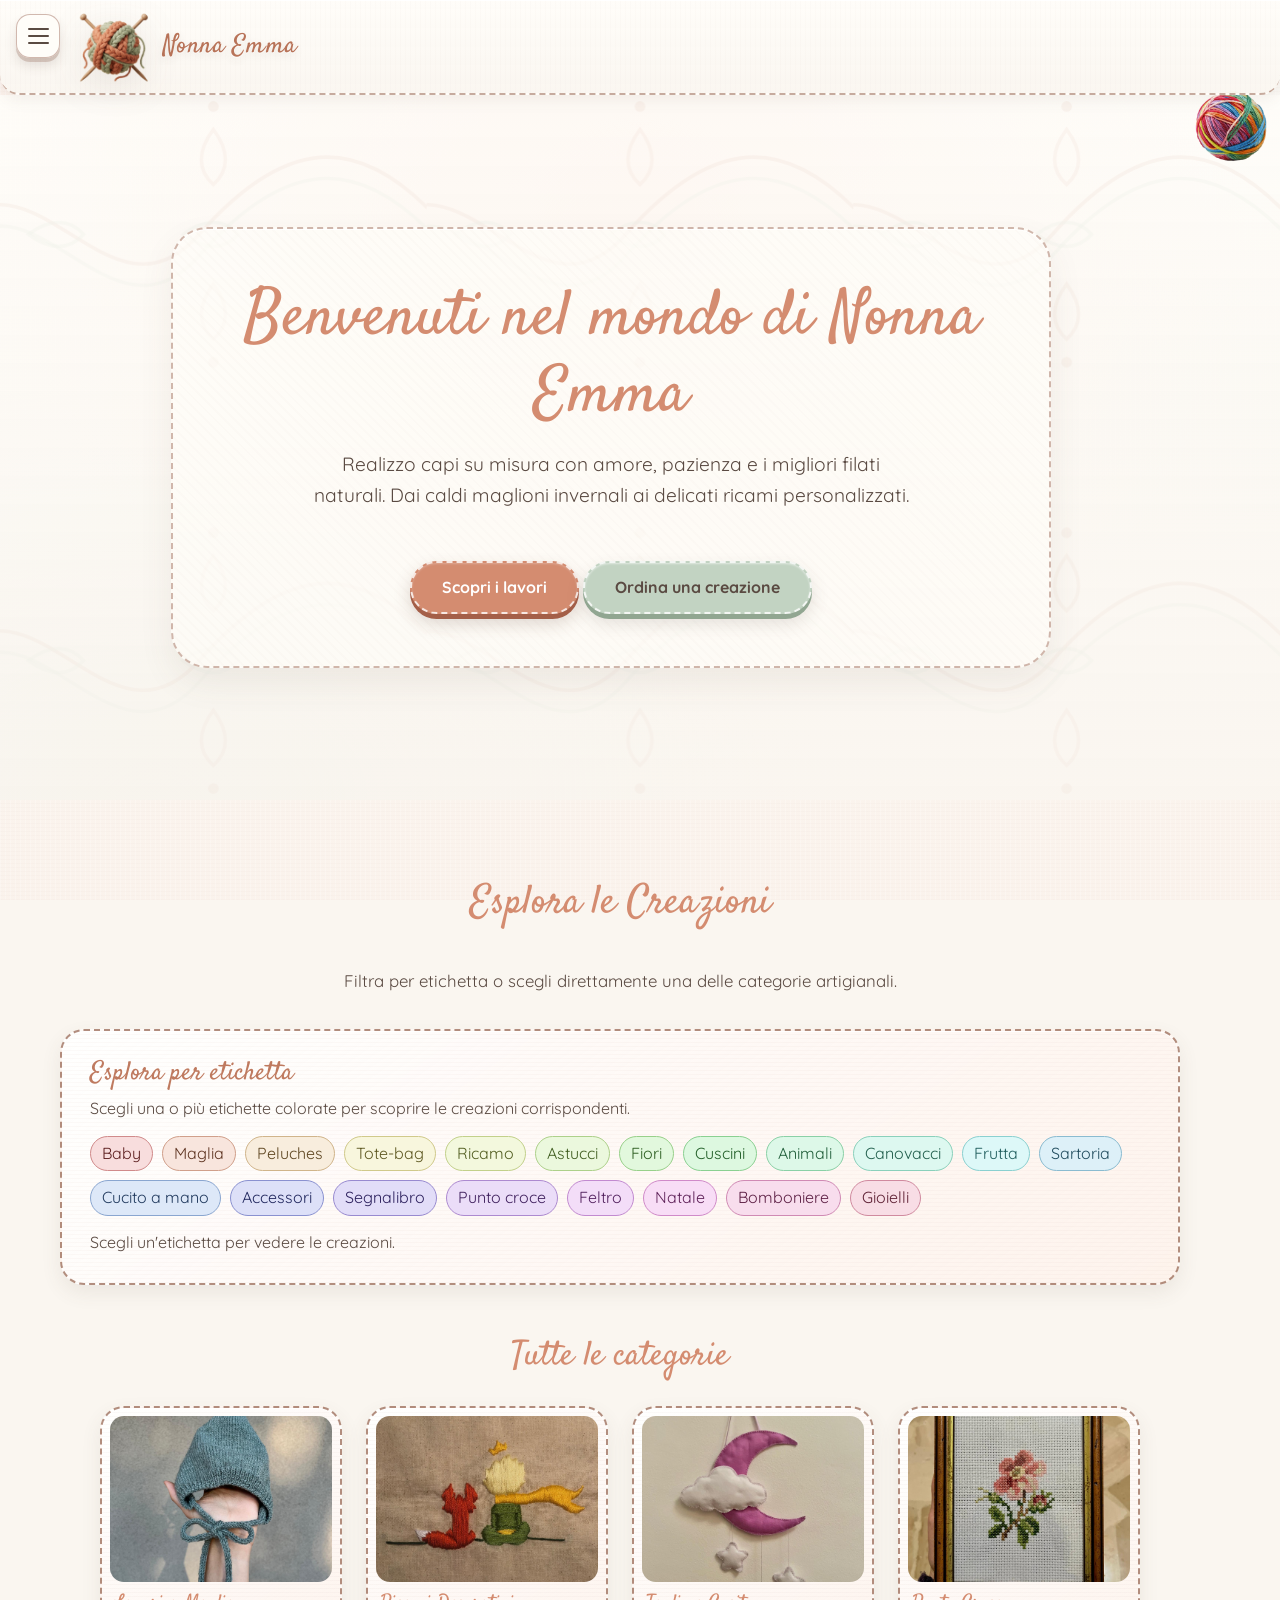
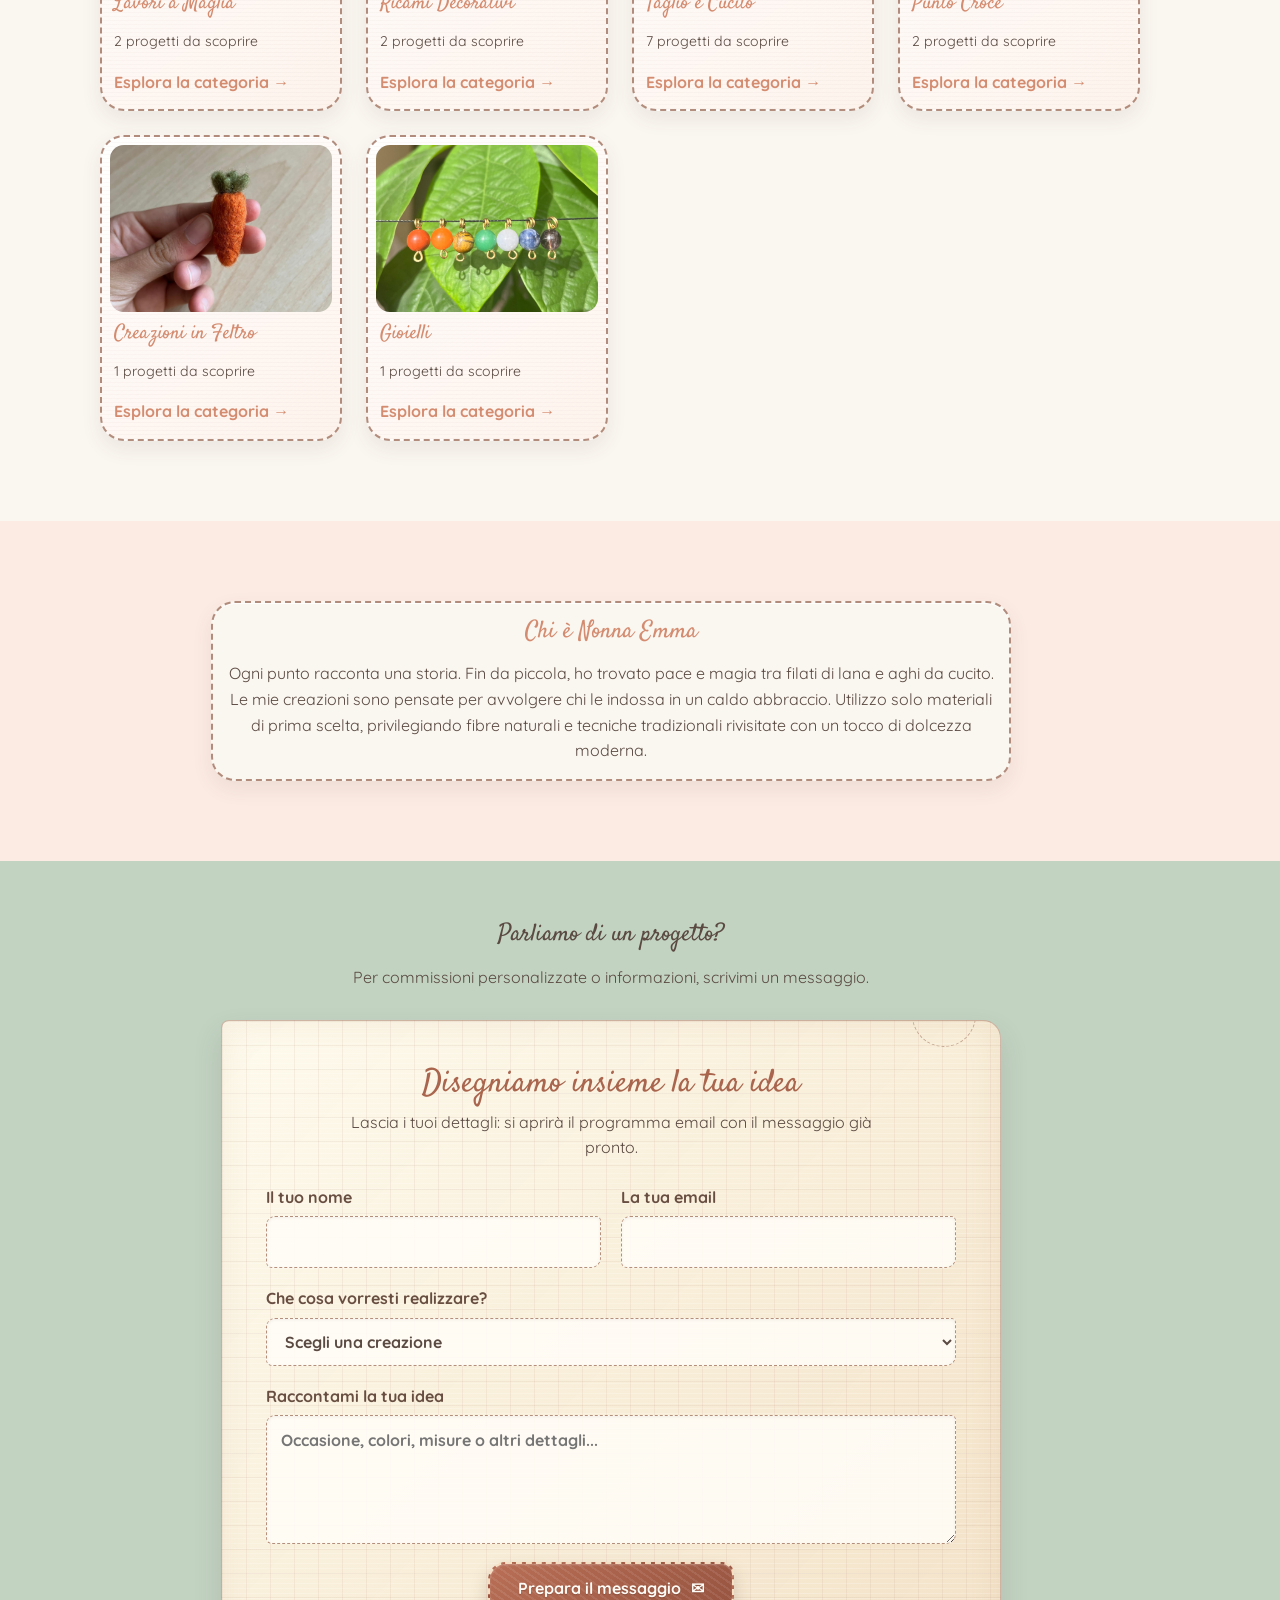
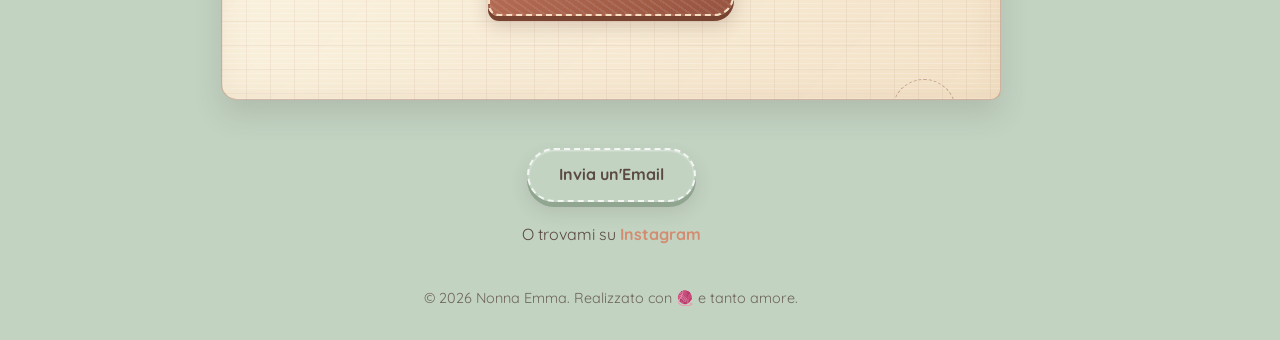
==== commit 12572f63: "Organize image structure: single brand folder, unified uploads folder, archived unused category fold" ====
--- a/index.html
+++ b/index.html
@@ -8,7 +8,7 @@
     <link rel="preconnect" href="https://fonts.googleapis.com">
     <link rel="preconnect" href="https://fonts.gstatic.com" crossorigin>
     <link href="https://fonts.googleapis.com/css2?family=Quicksand:wght@400;500;600;700&family=Satisfy&display=swap" rel="stylesheet">
-    <link rel="icon" type="image/png" sizes="512x512" href="images/decorazioni/favicon.png">
+    <link rel="icon" type="image/png" sizes="512x512" href="images/brand/favicon.png">
     <link rel="stylesheet" href="style.css?v=20261114-tag3">
 </head>
 <body>
@@ -25,13 +25,13 @@
         <path class="filo-traccia" pathLength="1000" d="M32 61 C32 77 30 88 32 104 C35 124 35 138 32 158 C29 178 29 193 32 213 C35 233 35 248 32 268 C29 288 29 303 32 323 C35 343 35 358 32 378 C29 398 29 413 32 433 C35 453 35 468 32 488 C29 508 29 523 32 543 C35 563 35 578 32 598 C29 618 29 633 32 653 C35 673 35 688 32 708 C29 728 29 743 32 763 C35 783 35 798 32 818 C29 838 29 853 32 873 C35 893 35 908 32 928 C29 948 29 963 32 983 C33 990 33 996 32 1000" />
         <path class="filo-percorso" pathLength="1000" d="M32 61 C32 77 30 88 32 104 C35 124 35 138 32 158 C29 178 29 193 32 213 C35 233 35 248 32 268 C29 288 29 303 32 323 C35 343 35 358 32 378 C29 398 29 413 32 433 C35 453 35 468 32 488 C29 508 29 523 32 543 C35 563 35 578 32 598 C29 618 29 633 32 653 C35 673 35 688 32 708 C29 728 29 743 32 763 C35 783 35 798 32 818 C29 838 29 853 32 873 C35 893 35 908 32 928 C29 948 29 963 32 983 C33 990 33 996 32 1000" />
         <g class="bobina-filato">
-            <image href="images/decorazioni/gomitolo.png" x="0" y="0" width="64" height="64" preserveAspectRatio="xMidYMid meet" />
+            <image href="images/brand/gomitolo.png" x="0" y="0" width="64" height="64" preserveAspectRatio="xMidYMid meet" />
         </g>
     </svg>
 
     <header class="navbar stitch-border">
         <a class="logo" href="index.html" aria-label="Nonna Emma, torna alla Home">
-            <img class="logo-immagine" src="images/decorazioni/logo.png" alt="Logo di Nonna Emma">
+            <img class="logo-immagine" src="images/brand/logo.png" alt="Logo di Nonna Emma">
             <span class="logo-testo">Nonna Emma</span>
         </a>
         <button class="menu-toggle" type="button" aria-controls="menu-principale" aria-expanded="false" aria-label="Apri il menu">
--- a/style.css
+++ b/style.css
@@ -40,6 +40,32 @@
     color: var(--text-brown);
     line-height: 1.6;
     scroll-behavior: smooth;
+    transition: background 300ms ease;
+}
+
+body.tema-sfumatura-pesca {
+    background-color: #FFF9F5;
+    background-image:
+        radial-gradient(ellipse at 18% 12%, rgba(249, 219, 205, 0.8), transparent 38rem),
+        radial-gradient(ellipse at 85% 55%, rgba(215, 233, 218, 0.45), transparent 36rem),
+        linear-gradient(180deg, rgba(255, 255, 255, 0.55), rgba(255, 247, 242, 0.2) 50%, rgba(248, 225, 214, 0.4));
+}
+
+body.tema-sfumatura-neutra {
+    background-color: #FAF8F5;
+    background-image:
+        radial-gradient(ellipse at 25% 15%, rgba(240, 234, 225, 0.85), transparent 40rem),
+        radial-gradient(ellipse at 80% 60%, rgba(230, 225, 216, 0.5), transparent 38rem),
+        linear-gradient(180deg, rgba(255, 255, 255, 0.7), rgba(250, 248, 245, 0.1) 60%, rgba(235, 228, 218, 0.35));
+}
+
+body.tema-trama-lino {
+    background-color: #F8F4EE;
+    background-image:
+        repeating-linear-gradient(0deg, rgba(140, 110, 95, 0.035) 0, rgba(140, 110, 95, 0.035) 1px, transparent 1px, transparent 3px),
+        repeating-linear-gradient(90deg, rgba(140, 110, 95, 0.035) 0, rgba(140, 110, 95, 0.035) 1px, transparent 1px, transparent 3px),
+        radial-gradient(ellipse at 20% 10%, rgba(255, 243, 235, 0.6), transparent 35rem),
+        linear-gradient(180deg, rgba(255, 255, 255, 0.5), rgba(248, 244, 238, 0.2) 50%, rgba(245, 236, 226, 0.4));
 }
 
 h1, h2, h3 {
@@ -126,7 +152,7 @@
     background:
         linear-gradient(180deg, rgba(255, 253, 249, 0.72), rgba(250, 246, 240, 0.82)),
         /* Sostituire il placeholder con la foto definitiva nella cartella decorazioni. */
-        url("images/decorazioni/sfondo.svg") center / cover no-repeat,
+        url("images/brand/sfondo.svg") center / cover no-repeat,
         radial-gradient(ellipse at 50% 20%, rgba(252, 235, 227, 0.96), transparent 68%),
         radial-gradient(ellipse at 12% 100%, rgba(194, 211, 194, 0.24), transparent 42%),
         linear-gradient(180deg, rgba(255, 253, 249, 0.72), rgba(250, 246, 240, 0.36));
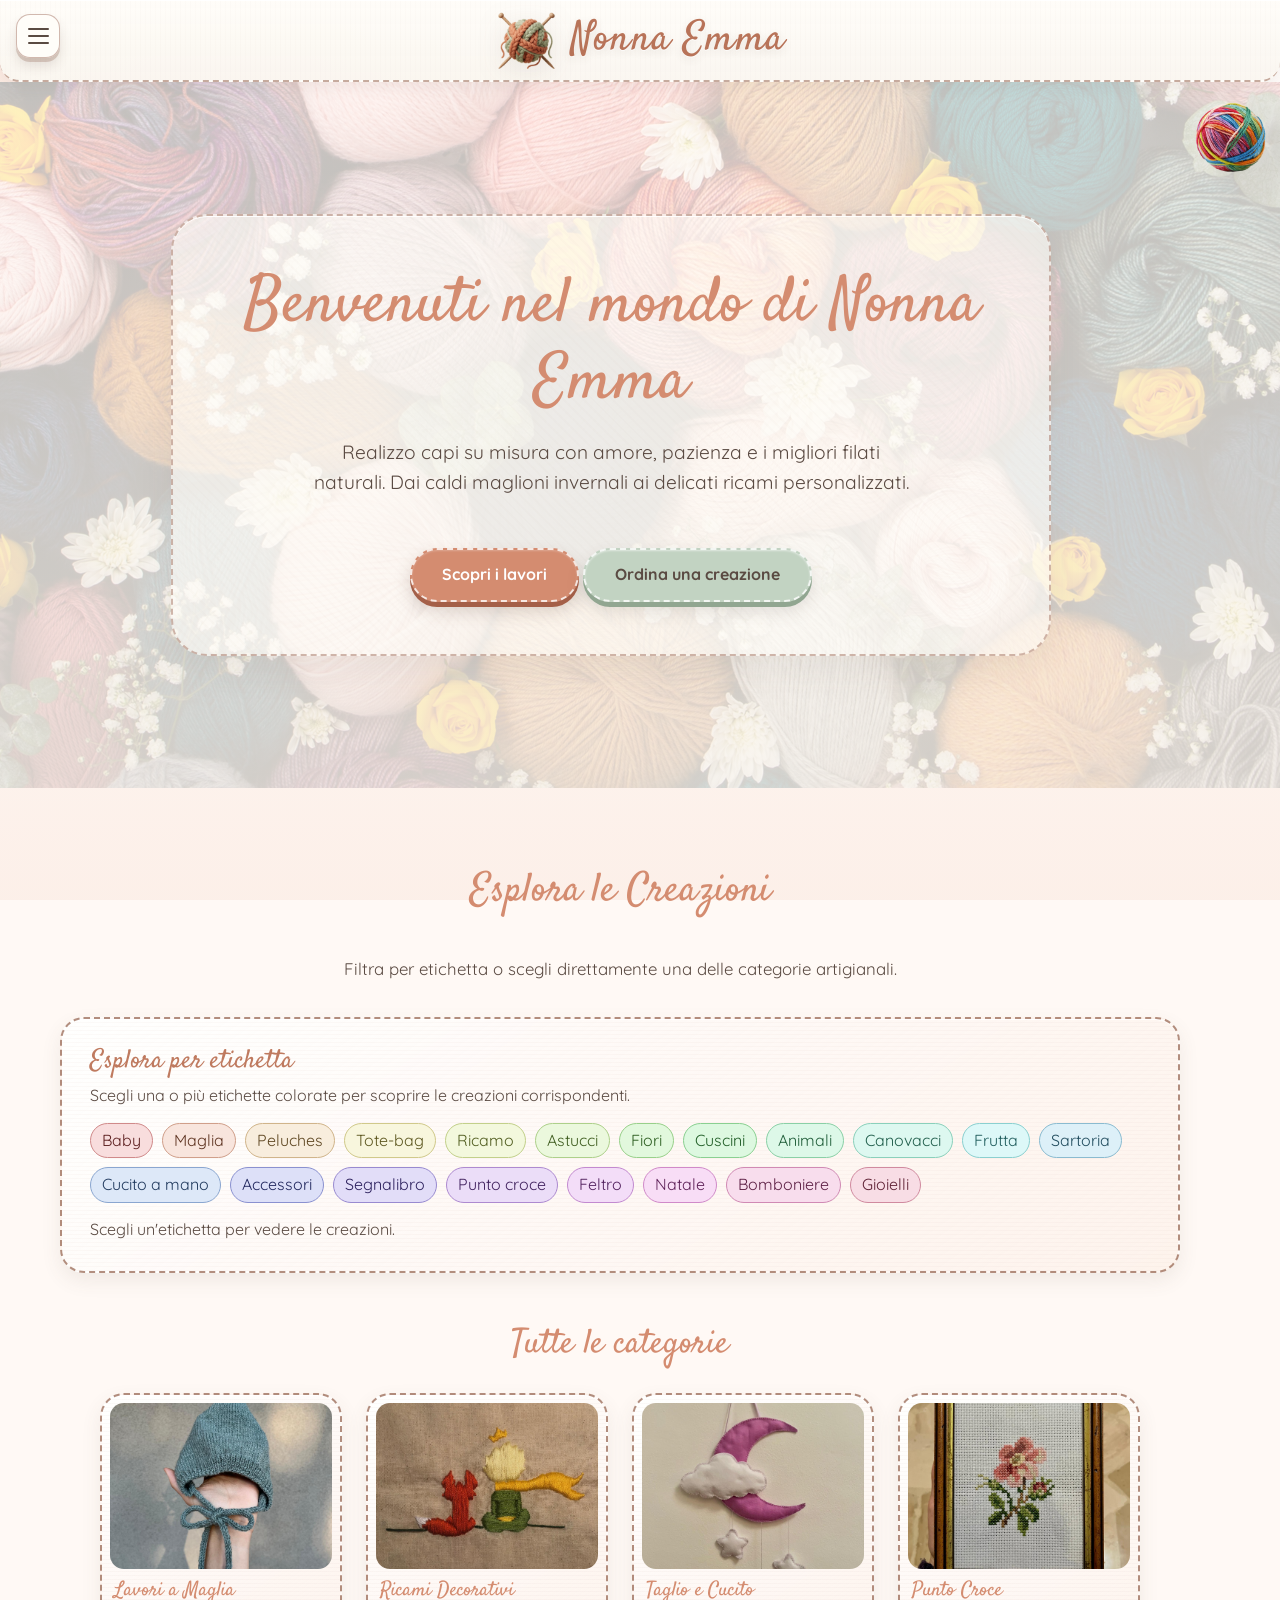
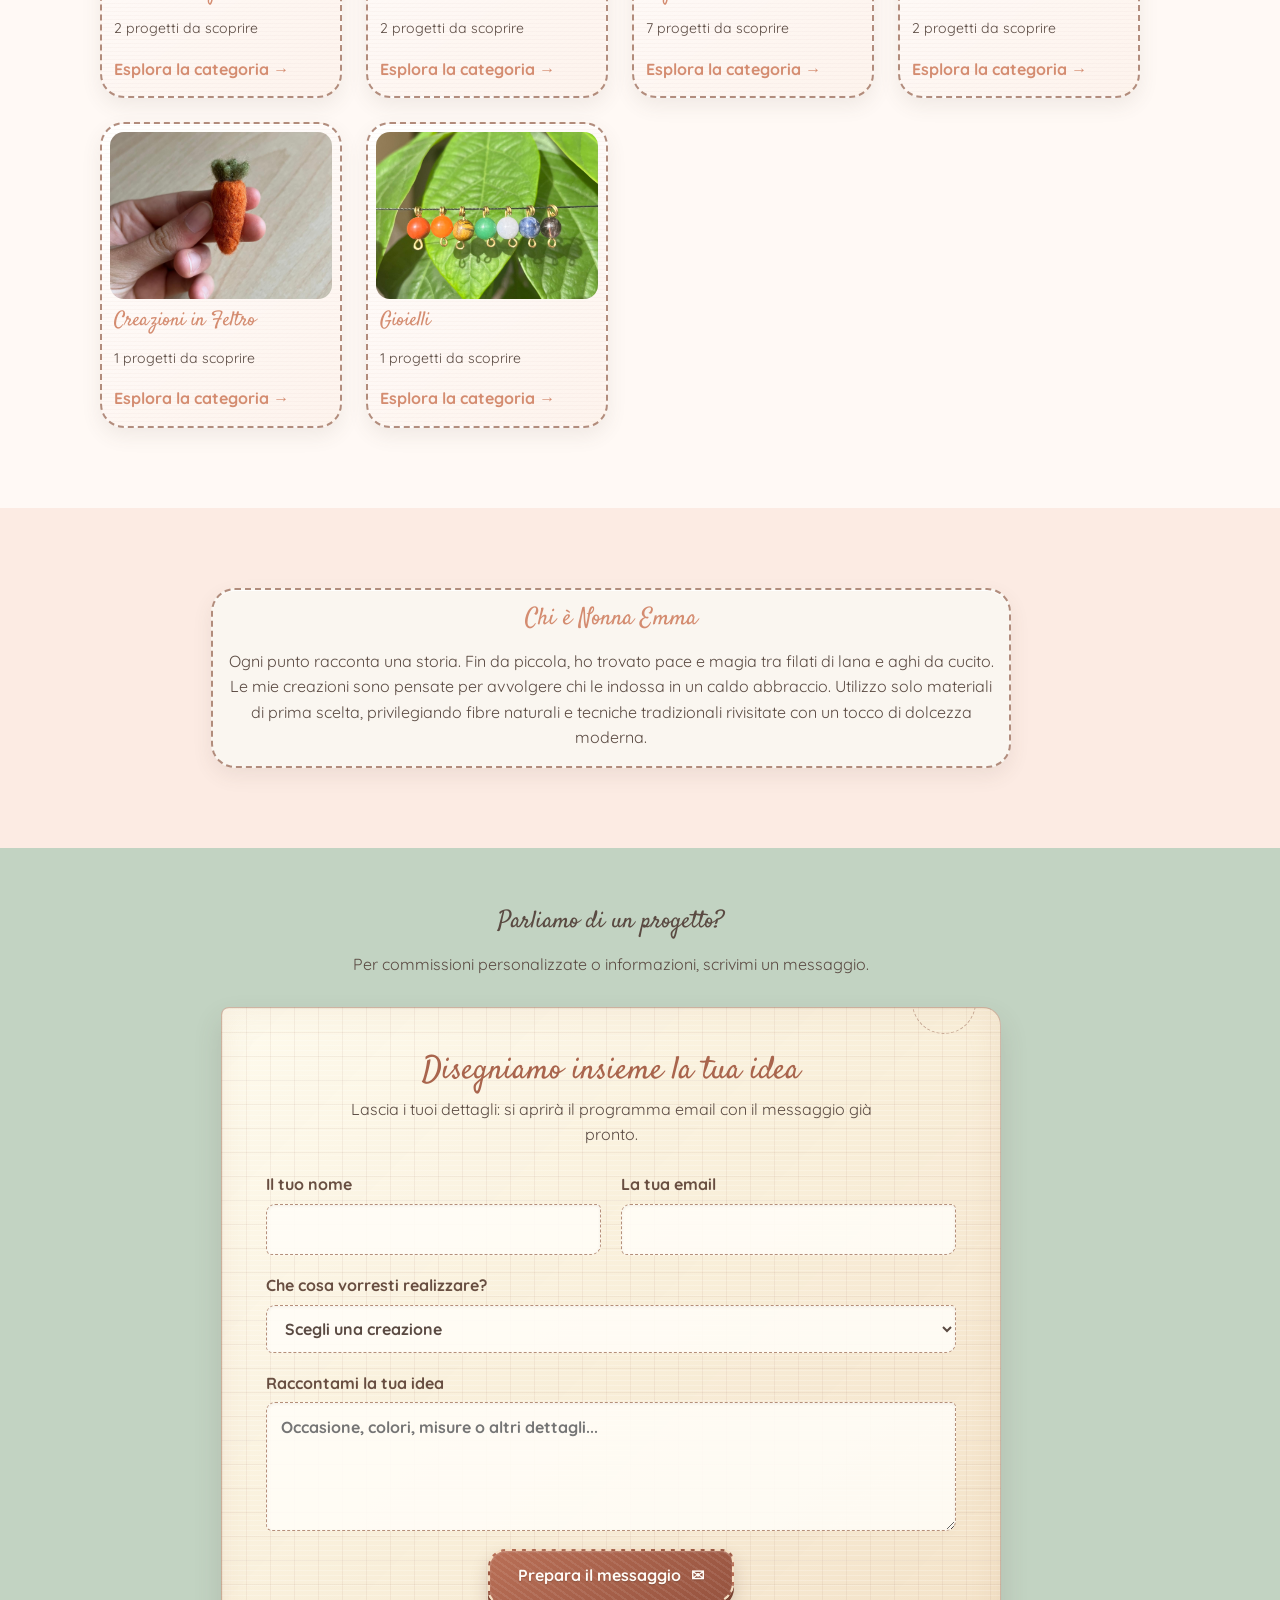
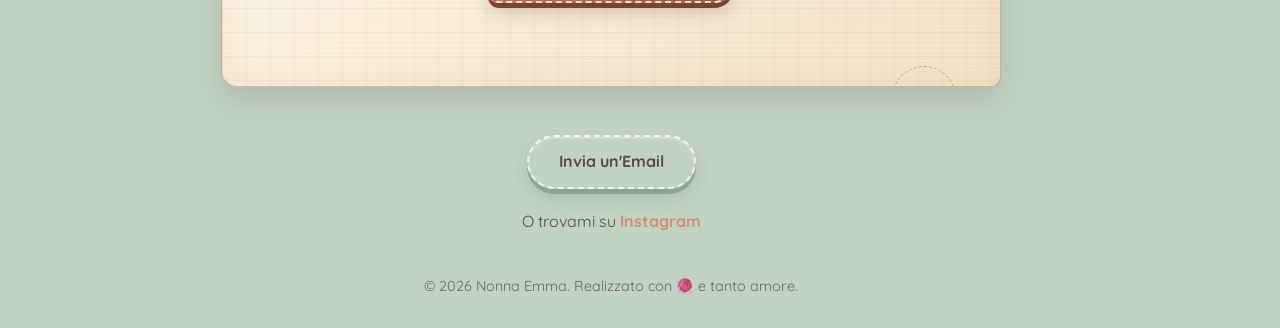
==== commit 5be5a06d: "Aggiornato header, anteprime gallery affiancate, sincronizzazione categorie form con catalogo e codi" ====
--- a/index.html
+++ b/index.html
@@ -121,12 +121,31 @@
                 <label for="contatto-progetto">Che cosa vorresti realizzare?
                     <select id="contatto-progetto" name="Progetto" required>
                         <option value="" disabled selected>Scegli una creazione</option>
-                        <option value="Lavoro a maglia">Lavoro a maglia</option>
-                        <option value="Ricamo personalizzato">Ricamo personalizzato</option>
-                        <option value="Cucito e sartoria">Cucito e sartoria</option>
-                        <option value="Punto croce">Punto croce</option>
-                        <option value="Borsa / tote bag">Borsa / tote bag</option>
-                        <option value="Altro">Un'altra idea</option>
+                        <optgroup label="Lavori a Maglia">
+                            <option value="Baby">Baby (bonnet, scarpine e accessori)</option>
+                            <option value="Peluches">Peluches a maglia</option>
+                        </optgroup>
+                        <optgroup label="Ricami Decorativi">
+                            <option value="Tote-bag">Tote-bag ricamata</option>
+                            <option value="Accessori ricamati">Accessori ricamati</option>
+                        </optgroup>
+                        <optgroup label="Taglio e Cucito">
+                            <option value="Fuoriporta nascita">Fuoriporta nascita</option>
+                            <option value="Giostrine per culla">Giostrine per culla</option>
+                            <option value="Portaocchiali">Portaocchiali</option>
+                            <option value="Cuscini riscaldabili">Cuscini riscaldabili</option>
+                            <option value="Portacarte">Portacarte</option>
+                            <option value="Accessori sartoria">Accessori sartoria</option>
+                        </optgroup>
+                        <optgroup label="Punto Croce">
+                            <option value="Quadretti">Quadretti a punto croce</option>
+                            <option value="Segnalibri ricamati">Segnalibri ricamati</option>
+                        </optgroup>
+                        <optgroup label="Feltro & Gioielli">
+                            <option value="Creazioni in Feltro">Creazioni in Feltro</option>
+                            <option value="Gioielli artigianali">Gioielli e pendenti</option>
+                        </optgroup>
+                        <option value="Altro">Un'altra idea su misura</option>
                     </select>
                 </label>
                 <label for="contatto-dettagli">Raccontami la tua idea
--- a/style.css
+++ b/style.css
@@ -77,10 +77,10 @@
 
 .navbar {
     display: flex;
-    justify-content: space-between;
+    justify-content: center;
     align-items: center;
     gap: 24px;
-    padding: 12px clamp(20px, 5vw, 64px);
+    padding: 8px clamp(16px, 4vw, 48px);
     background-color: rgba(250, 246, 240, 0.95);
     position: sticky;
     top: 0;
@@ -90,8 +90,8 @@
 }
 
 .navbar.stitch-border {
-    min-height: 78px;
-    padding: 8px clamp(20px, 5vw, 64px);
+    min-height: 62px;
+    padding: 6px clamp(16px, 4vw, 48px);
     border: 0;
     border-bottom: 2px dashed rgba(157, 111, 92, 0.58);
     border-radius: 0 0 20px 20px;
@@ -104,26 +104,28 @@
 .logo {
     display: inline-flex;
     align-items: center;
-    gap: 10px;
+    justify-content: center;
+    gap: 12px;
     color: var(--yarn-terracotta);
     text-decoration: none;
     line-height: 1;
+    margin: 0 auto;
 }
 
 .logo-immagine {
     display: block;
     flex: 0 0 auto;
-    width: clamp(72px, 6vw, 110px);
+    width: clamp(52px, 5vw, 68px);
     height: auto;
     object-fit: contain;
-    filter: drop-shadow(0 8px 18px rgba(90, 74, 66, 0.12));
+    filter: drop-shadow(0 6px 14px rgba(90, 74, 66, 0.12));
 }
 
 .logo-testo {
     font-family: var(--font-titoli);
-    font-size: clamp(1.4rem, 2vw, 2.1rem);
+    font-size: clamp(2rem, 3.2vw, 2.85rem);
     font-weight: 400;
-    letter-spacing: 0.02em;
+    letter-spacing: 0.03em;
     color: #B87358;
     white-space: nowrap;
     text-shadow: 0 1px 0 rgba(255,255,255,0.7), 0 3px 8px rgba(90, 74, 66, 0.12);
@@ -150,9 +152,8 @@
     text-align: center;
     padding: clamp(72px, 11vw, 132px) 20px;
     background:
-        linear-gradient(180deg, rgba(255, 253, 249, 0.72), rgba(250, 246, 240, 0.82)),
-        /* Sostituire il placeholder con la foto definitiva nella cartella decorazioni. */
-        url("images/brand/sfondo.svg") center / cover no-repeat,
+        var(--gradiente-hero, linear-gradient(180deg, rgba(255, 253, 249, 0.76), rgba(250, 246, 240, 0.84))),
+        var(--sfondo-hero-immagine, url("images/brand/sfondo.png")) center / var(--dimensione-hero-immagine, cover) var(--ripetizione-hero-immagine, no-repeat),
         radial-gradient(ellipse at 50% 20%, rgba(252, 235, 227, 0.96), transparent 68%),
         radial-gradient(ellipse at 12% 100%, rgba(194, 211, 194, 0.24), transparent 42%),
         linear-gradient(180deg, rgba(255, 253, 249, 0.72), rgba(250, 246, 240, 0.36));
@@ -366,13 +367,12 @@
 
 @media (max-width: 600px) {
     .logo-immagine {
-        width: clamp(64px, 20vw, 96px);
+        width: clamp(48px, 14vw, 62px);
     }
 
     .logo-testo {
-        font-size: clamp(1.15rem, 5vw, 1.6rem);
-    }
-
+        font-size: clamp(1.6rem, 7vw, 2.2rem);
+    }
 }
 
 /* LA GALLERIA E IL FILO RESTANO DECORATIVI SENZA OSTACOLARE I CONTENUTI. */
@@ -513,12 +513,12 @@
 .filo-scroll {
     position: fixed;
     z-index: 2147483647;
-    top: var(--filo-top, 76px);
+    top: var(--filo-top, 98px);
     bottom: 0;
     right: clamp(12px, 1.8vw, 24px);
     left: auto;
-    width: calc((100vh - var(--filo-top, 76px)) * 0.064);
-    height: calc(100vh - var(--filo-top, 76px));
+    width: calc((100vh - var(--filo-top, 98px)) * 0.064);
+    height: calc(100vh - var(--filo-top, 98px));
     pointer-events: none;
     overflow: visible;
 }
@@ -1347,18 +1347,18 @@
 @media (max-width: 768px) {
     .filo-scroll {
         z-index: 1001;
-        right: 28px;
+        right: 8px;
         left: auto;
     }
 
     .bobina-filato image {
-        transform: scale(1);
+        transform: scale(0.95);
         transform-box: fill-box;
         transform-origin: center;
     }
 
     body {
-        --filo-margine-contenuti: max(48px, 6vh);
+        --filo-margine-contenuti: 36px;
     }
 
     .navbar nav,
@@ -1441,6 +1441,7 @@
 
 .navbar.stitch-border {
     padding-left: 76px;
+    padding-right: 76px;
 }
 
 .menu-toggle {
@@ -1627,7 +1628,7 @@
 }
 
 .single-item-gallery {
-    width: min(100%, 780px);
+    width: min(100%, 1020px);
     margin: 20px auto;
 }
 
@@ -1636,7 +1637,37 @@
     display: flex;
     align-items: center;
     justify-content: center;
-    gap: clamp(8px, 2vw, 16px);
+    gap: clamp(10px, 2.5vw, 24px);
+    min-height: 380px;
+}
+
+.single-item-preview-slot {
+    flex: 0 0 clamp(90px, 14vw, 150px);
+    display: flex;
+    align-items: center;
+    justify-content: center;
+    cursor: pointer;
+    opacity: 0.42;
+    transition: opacity 220ms ease, transform 220ms ease, filter 220ms ease;
+    filter: drop-shadow(0 4px 10px rgba(90, 74, 66, 0.08));
+}
+
+.single-item-preview-slot:hover {
+    opacity: 0.88;
+    transform: scale(1.04);
+}
+
+.single-item-preview-slot img {
+    display: block;
+    max-width: 100%;
+    max-height: min(34vh, 260px);
+    width: auto;
+    height: auto;
+    border: 2px dashed rgba(157, 111, 92, 0.4);
+    border-radius: 16px;
+    background: rgba(255, 253, 249, 0.88);
+    object-fit: contain;
+    padding: 4px;
 }
 
 .single-item-viewer {
@@ -1646,15 +1677,16 @@
     justify-content: center;
     width: fit-content;
     max-width: 100%;
-    margin: 0 auto;
+    margin: 0;
     border: 2px dashed rgba(157, 111, 92, 0.58);
     border-radius: 20px;
     background: rgba(255, 253, 249, 0.95);
-    box-shadow: 0 10px 24px rgba(90, 74, 66, 0.1);
+    box-shadow: 0 12px 30px rgba(90, 74, 66, 0.12);
     overflow: hidden;
     touch-action: pan-y;
     user-select: none;
     cursor: grab;
+    padding: 6px;
 }
 
 .single-item-viewer:active {
@@ -1666,42 +1698,10 @@
     max-width: 100%;
     width: auto;
     height: auto;
-    max-height: min(48vh, 420px);
-    border-radius: 18px;
+    max-height: min(52vh, 460px);
+    border-radius: 16px;
     object-fit: contain;
     transition: opacity 200ms ease;
-}
-
-.single-item-prev-preview,
-.single-item-next-preview {
-    position: absolute;
-    top: 50%;
-    transform: translateY(-50%);
-    width: clamp(48px, 8vw, 76px);
-    height: clamp(48px, 8vw, 76px);
-    border-radius: 12px;
-    object-fit: cover;
-    opacity: 0.38;
-    filter: blur(0.5px);
-    cursor: pointer;
-    transition: opacity 160ms ease, transform 160ms ease;
-    border: 1px dashed rgba(157, 111, 92, 0.45);
-    background: #FFF;
-    z-index: 2;
-}
-
-.single-item-prev-preview {
-    left: 10px;
-}
-
-.single-item-next-preview {
-    right: 10px;
-}
-
-.single-item-prev-preview:hover,
-.single-item-next-preview:hover {
-    opacity: 0.85;
-    transform: translateY(-50%) scale(1.05);
 }
 
 .single-item-stage .carousel-arrow {
@@ -1797,6 +1797,7 @@
 
     .single-item-stage {
         gap: 6px;
+        min-height: auto;
     }
 
     .single-item-stage .carousel-arrow {
@@ -1809,8 +1810,7 @@
         border-radius: 14px;
     }
 
-    .single-item-prev-preview,
-    .single-item-next-preview {
+    .single-item-preview-slot {
         display: none;
     }
 }
@@ -2043,11 +2043,28 @@
 
 @media (max-width: 768px) {
     .portfolio {
-        padding-right: calc(20px + var(--filo-margine-contenuti));
+        padding-right: calc(18px + var(--filo-margine-contenuti));
+        padding-left: 20px;
     }
 
     .portfolio-progetti {
-        padding-right: calc(20px + var(--filo-margine-contenuti));
+        padding-right: calc(18px + var(--filo-margine-contenuti));
+        padding-left: 20px;
+    }
+
+    .hero {
+        padding-right: calc(18px + var(--filo-margine-contenuti));
+        padding-left: 20px;
+    }
+
+    .about {
+        padding-right: calc(18px + var(--filo-margine-contenuti));
+        padding-left: 20px;
+    }
+
+    footer {
+        padding-right: calc(18px + var(--filo-margine-contenuti));
+        padding-left: 20px;
     }
 }
 
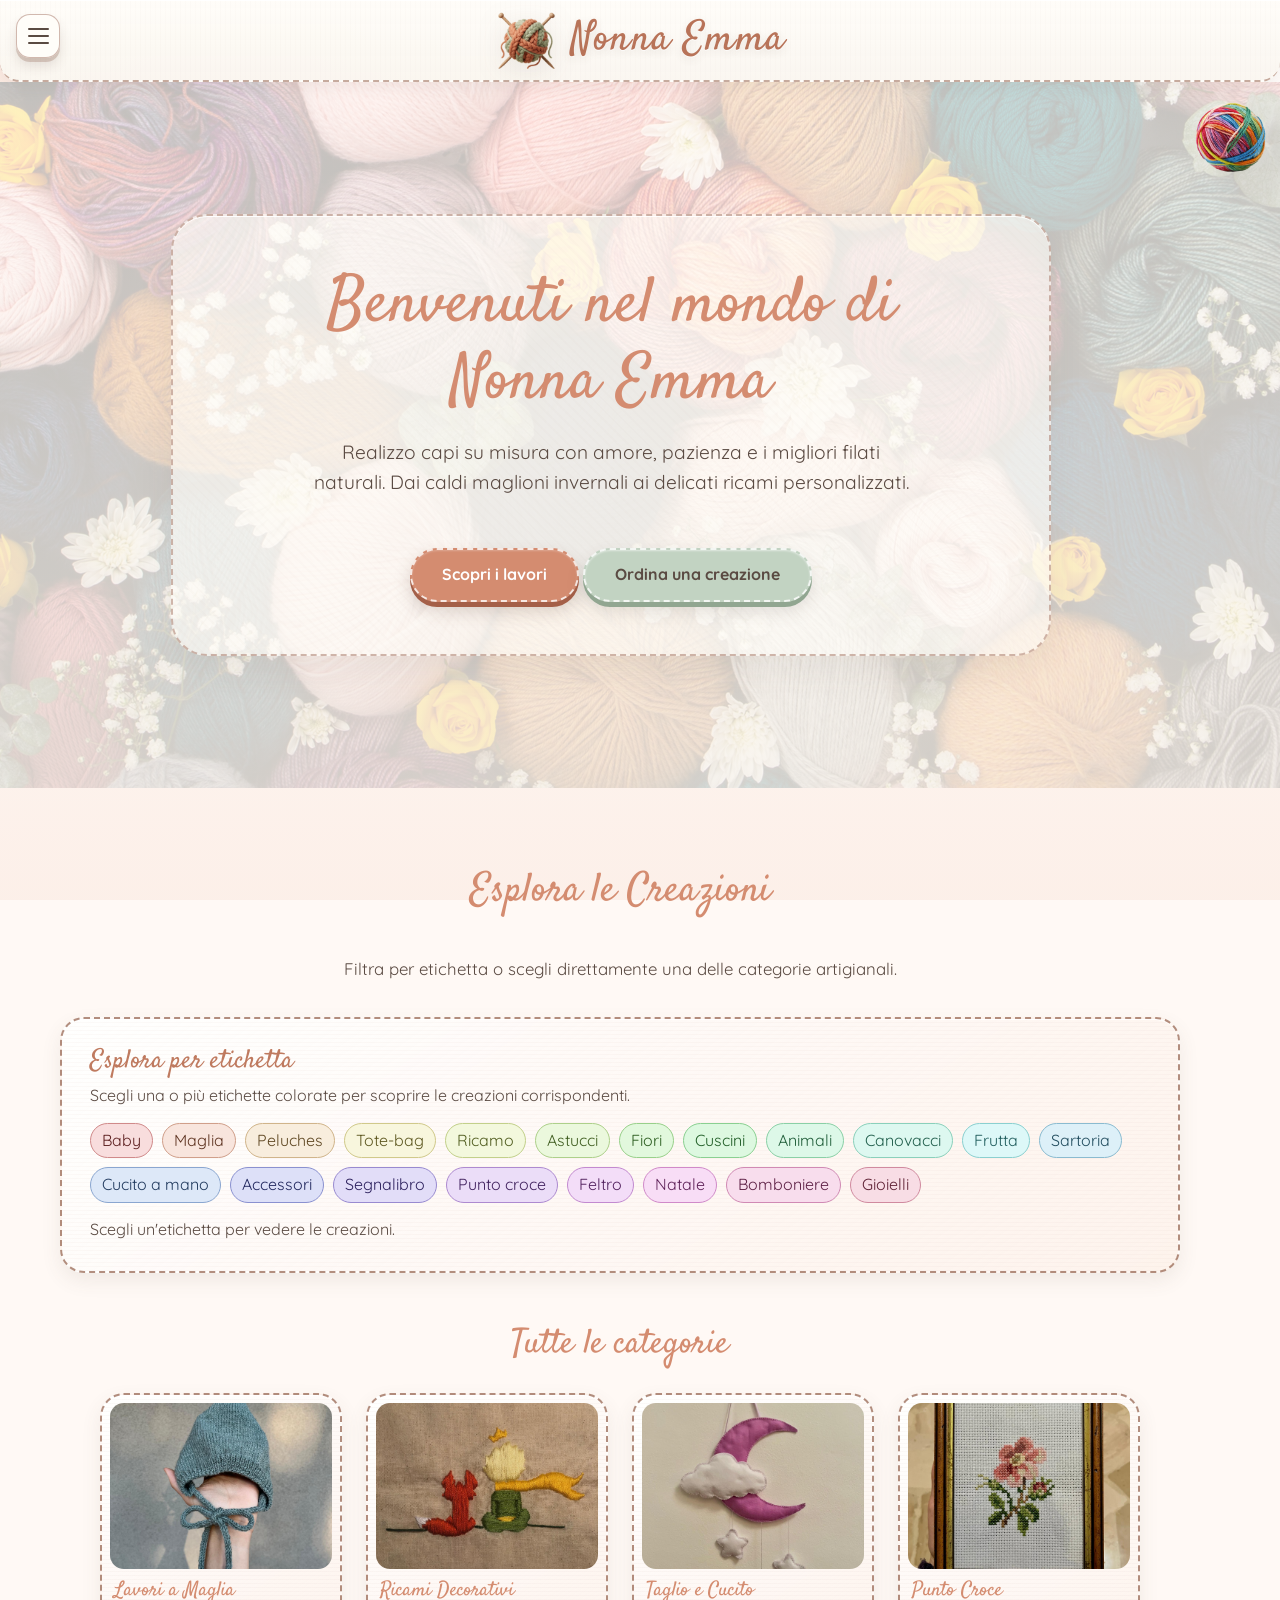
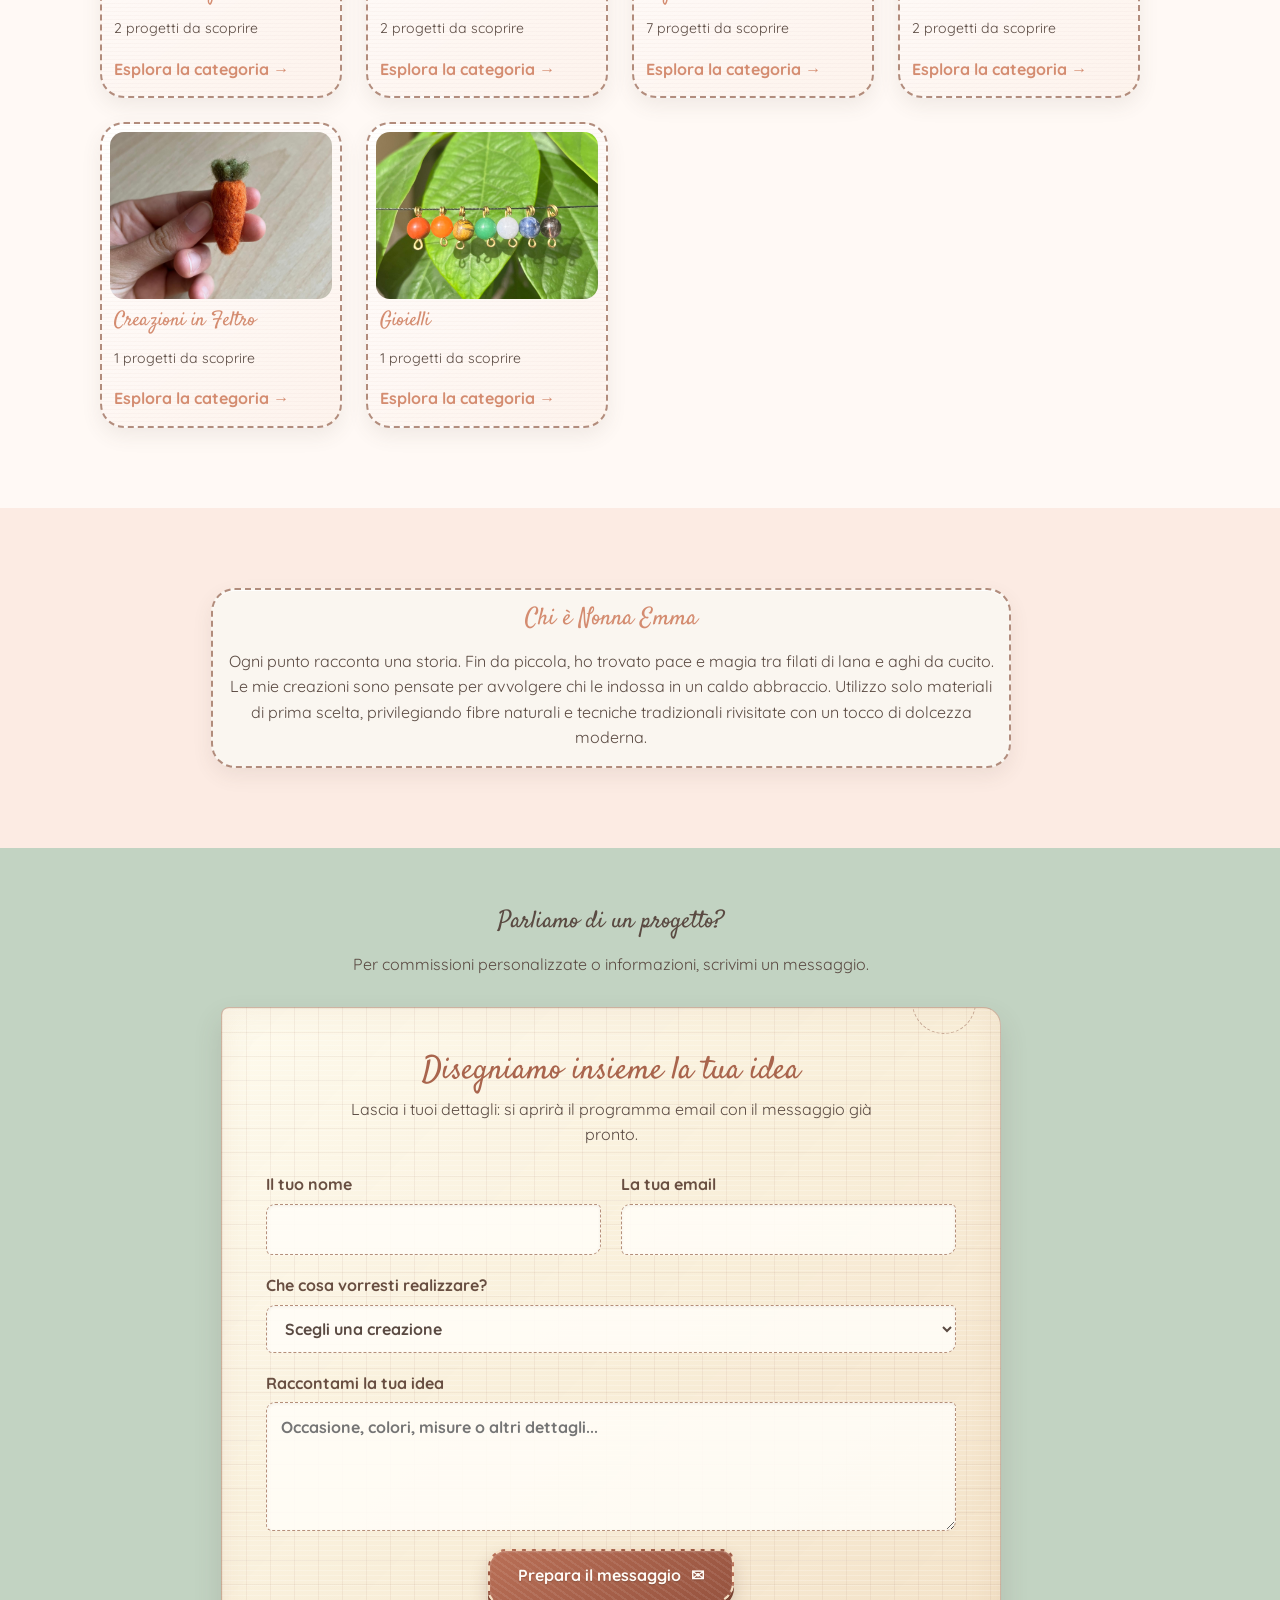
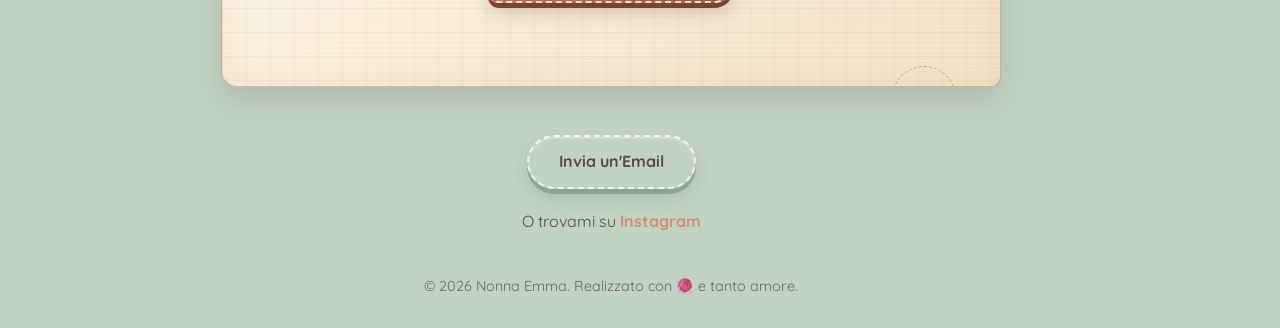
==== commit 53ae4d6e: "Messo a capo Nonna Emma insieme nel titolo hero della home" ====
--- a/index.html
+++ b/index.html
@@ -65,7 +65,7 @@
     <main>
         <section id="home" class="hero">
             <div class="hero-content">
-                <h1>Benvenuti nel mondo di Nonna Emma</h1>
+                <h1>Benvenuti nel mondo di<br><span style="white-space: nowrap;">Nonna Emma</span></h1>
                 <p>Realizzo capi su misura con amore, pazienza e i migliori filati naturali. Dai caldi maglioni invernali ai delicati ricami personalizzati.</p>
                 <a href="#creazioni" class="btn-primary">Scopri i lavori</a>
                 <a href="ordine.html" class="btn-secondary">Ordina una creazione</a>
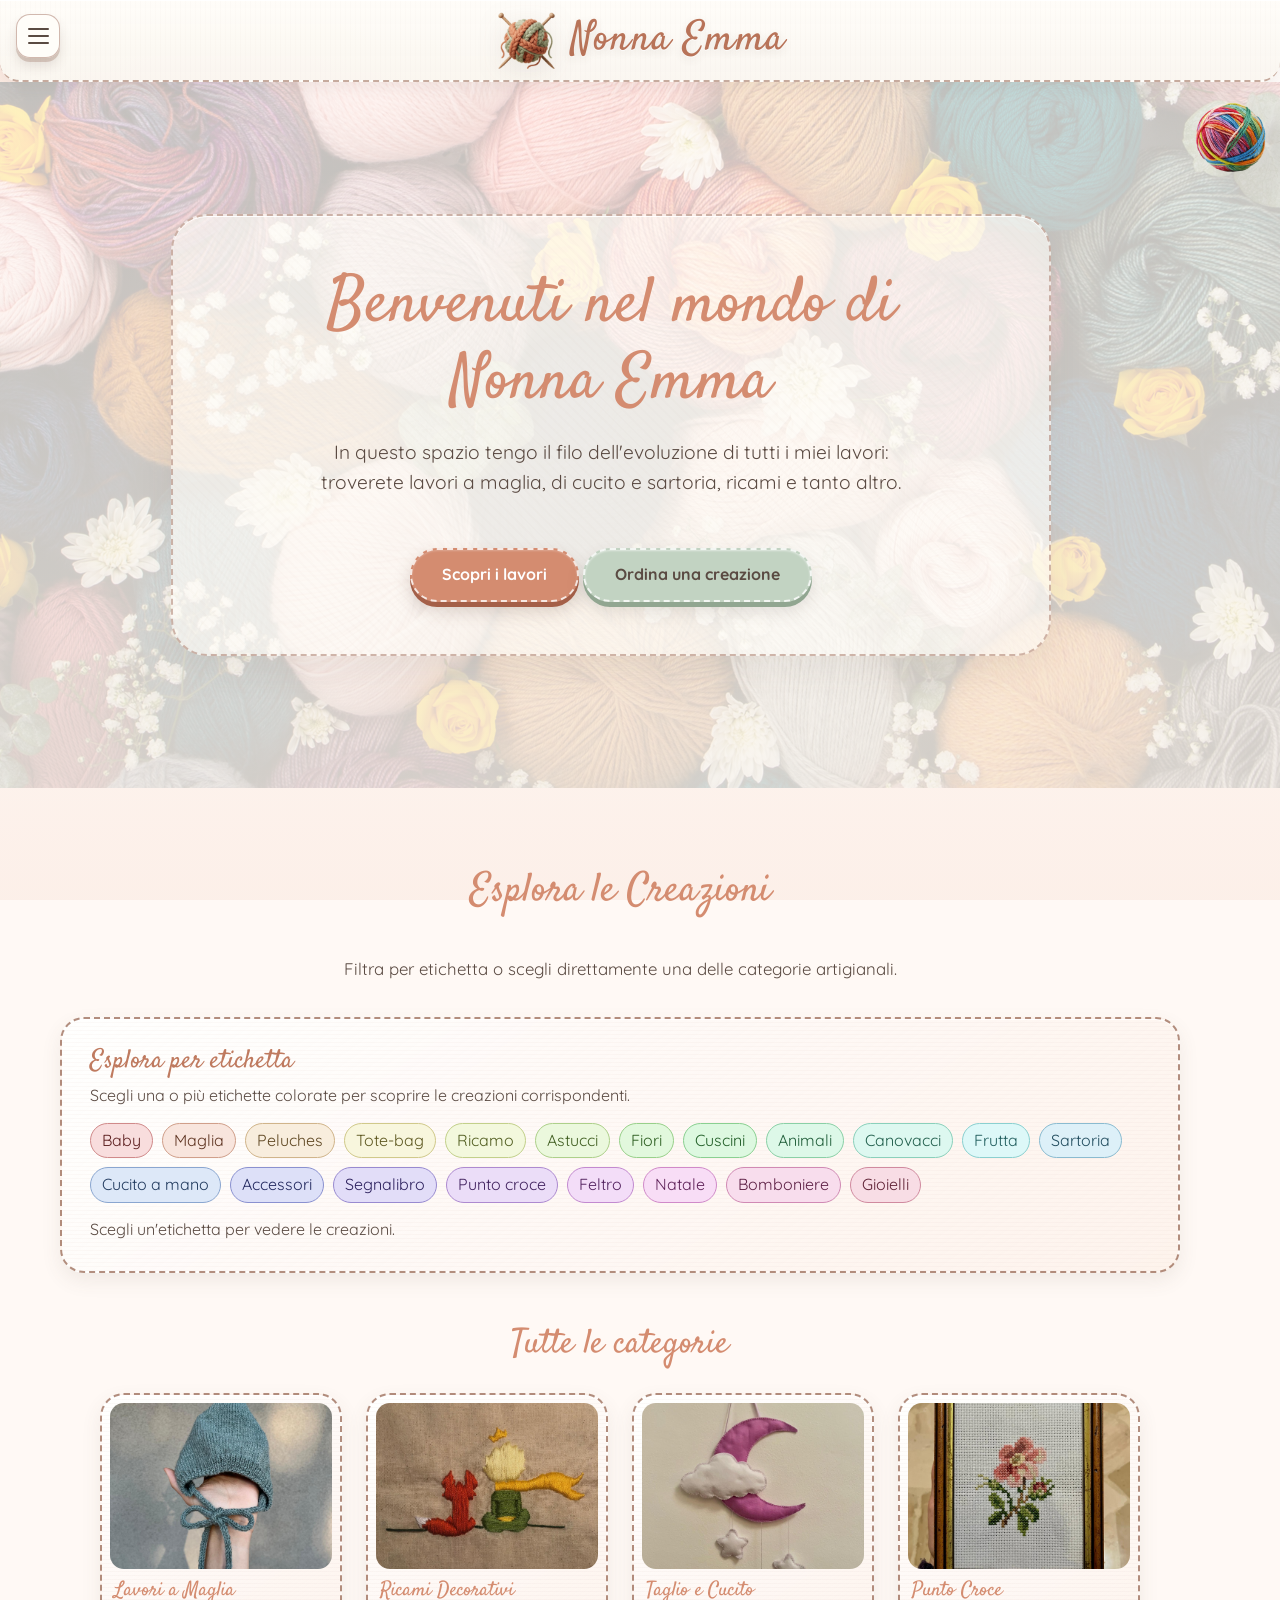
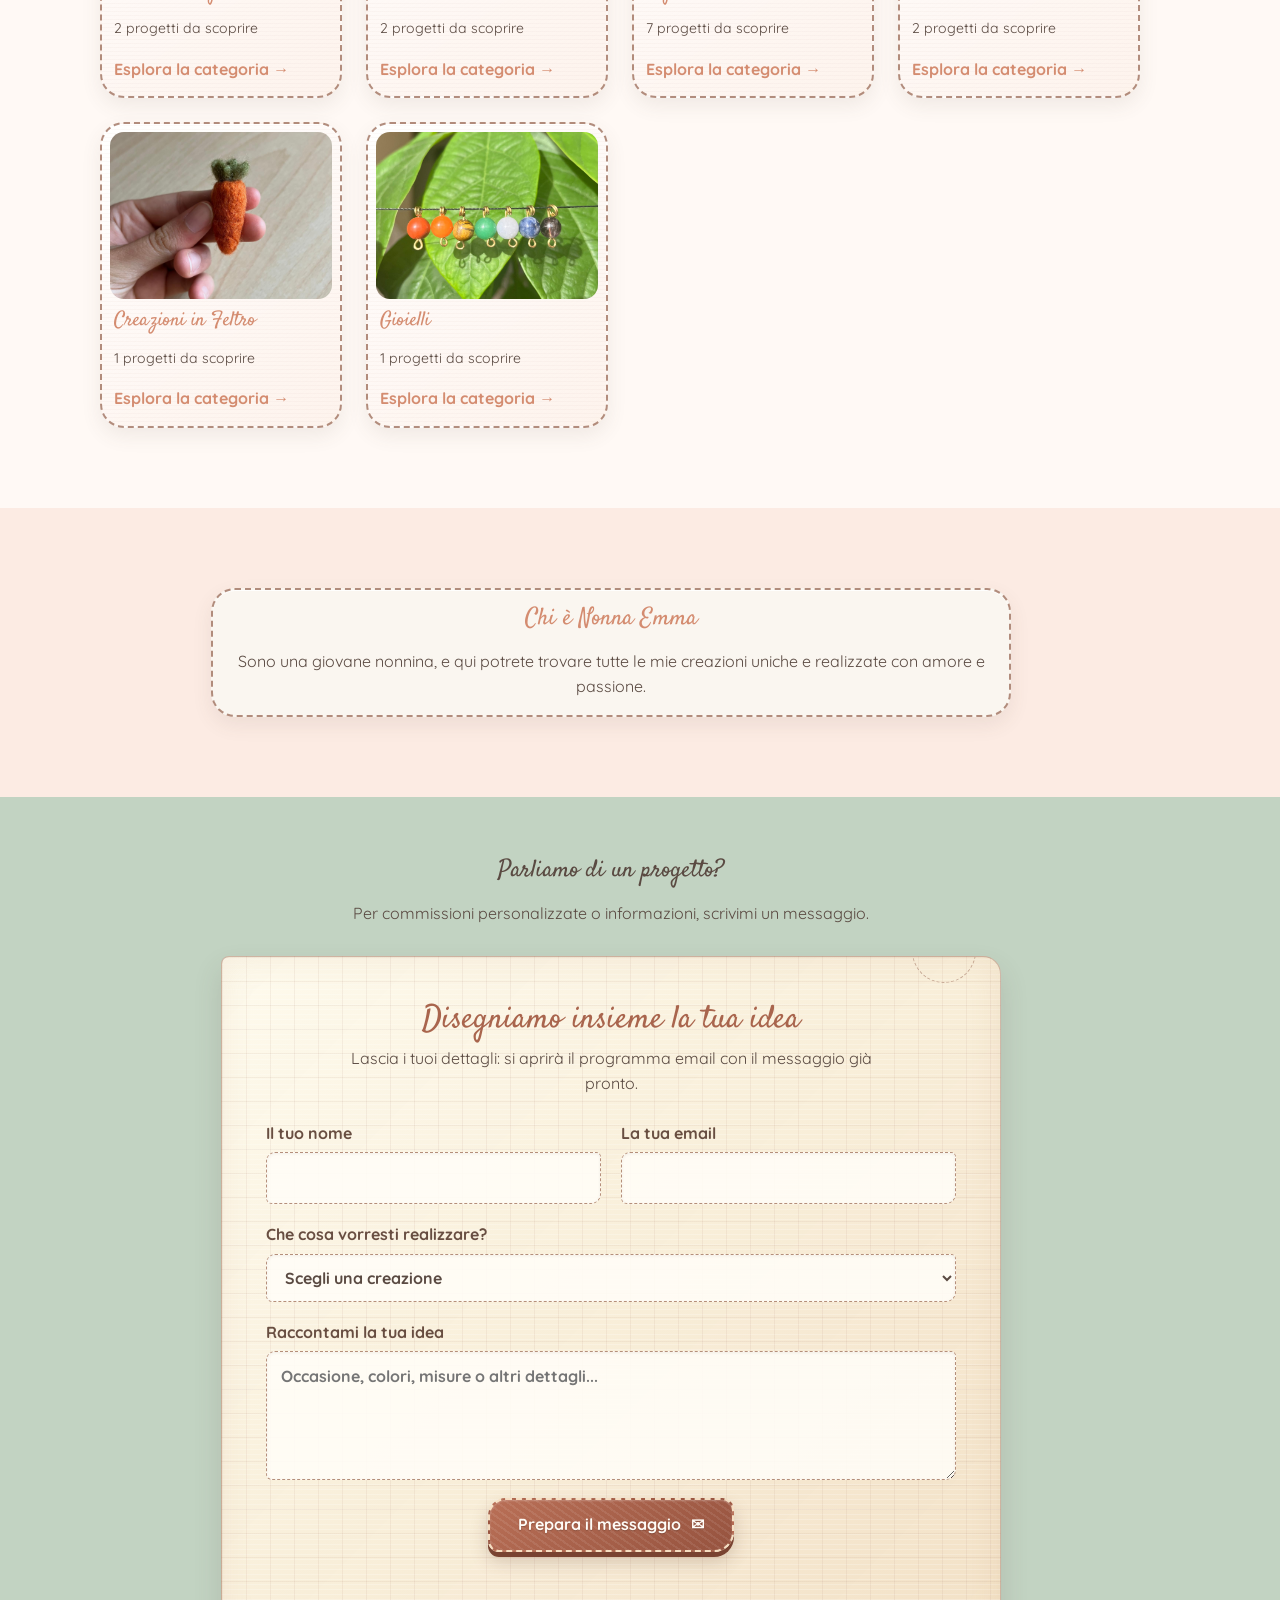
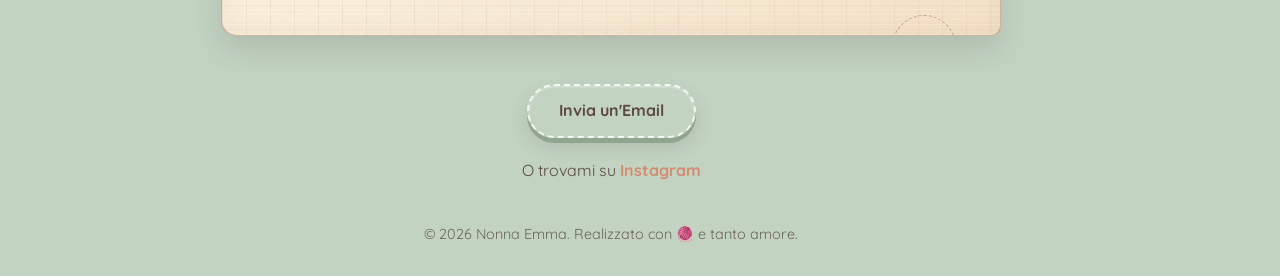
==== commit be293926: "cambio descrizioni" ====
--- a/index.html
+++ b/index.html
@@ -66,7 +66,7 @@
         <section id="home" class="hero">
             <div class="hero-content">
                 <h1>Benvenuti nel mondo di<br><span style="white-space: nowrap;">Nonna Emma</span></h1>
-                <p>Realizzo capi su misura con amore, pazienza e i migliori filati naturali. Dai caldi maglioni invernali ai delicati ricami personalizzati.</p>
+                <p>In questo spazio tengo il filo dell'evoluzione di tutti i miei lavori: troverete lavori a maglia, di cucito e sartoria, ricami e tanto altro.</p>
                 <a href="#creazioni" class="btn-primary">Scopri i lavori</a>
                 <a href="ordine.html" class="btn-secondary">Ordina una creazione</a>
             </div>
@@ -100,7 +100,7 @@
         <section id="about" class="about">
             <div class="about-container stitch-border">
                 <h2>Chi è Nonna Emma</h2>
-                <p>Ogni punto racconta una storia. Fin da piccola, ho trovato pace e magia tra filati di lana e aghi da cucito. Le mie creazioni sono pensate per avvolgere chi le indossa in un caldo abbraccio. Utilizzo solo materiali di prima scelta, privilegiando fibre naturali e tecniche tradizionali rivisitate con un tocco di dolcezza moderna.</p>
+                <p>Sono una giovane nonnina, e qui potrete trovare tutte le mie creazioni uniche e realizzate con amore e passione.</p>
             </div>
         </section>
     </main>
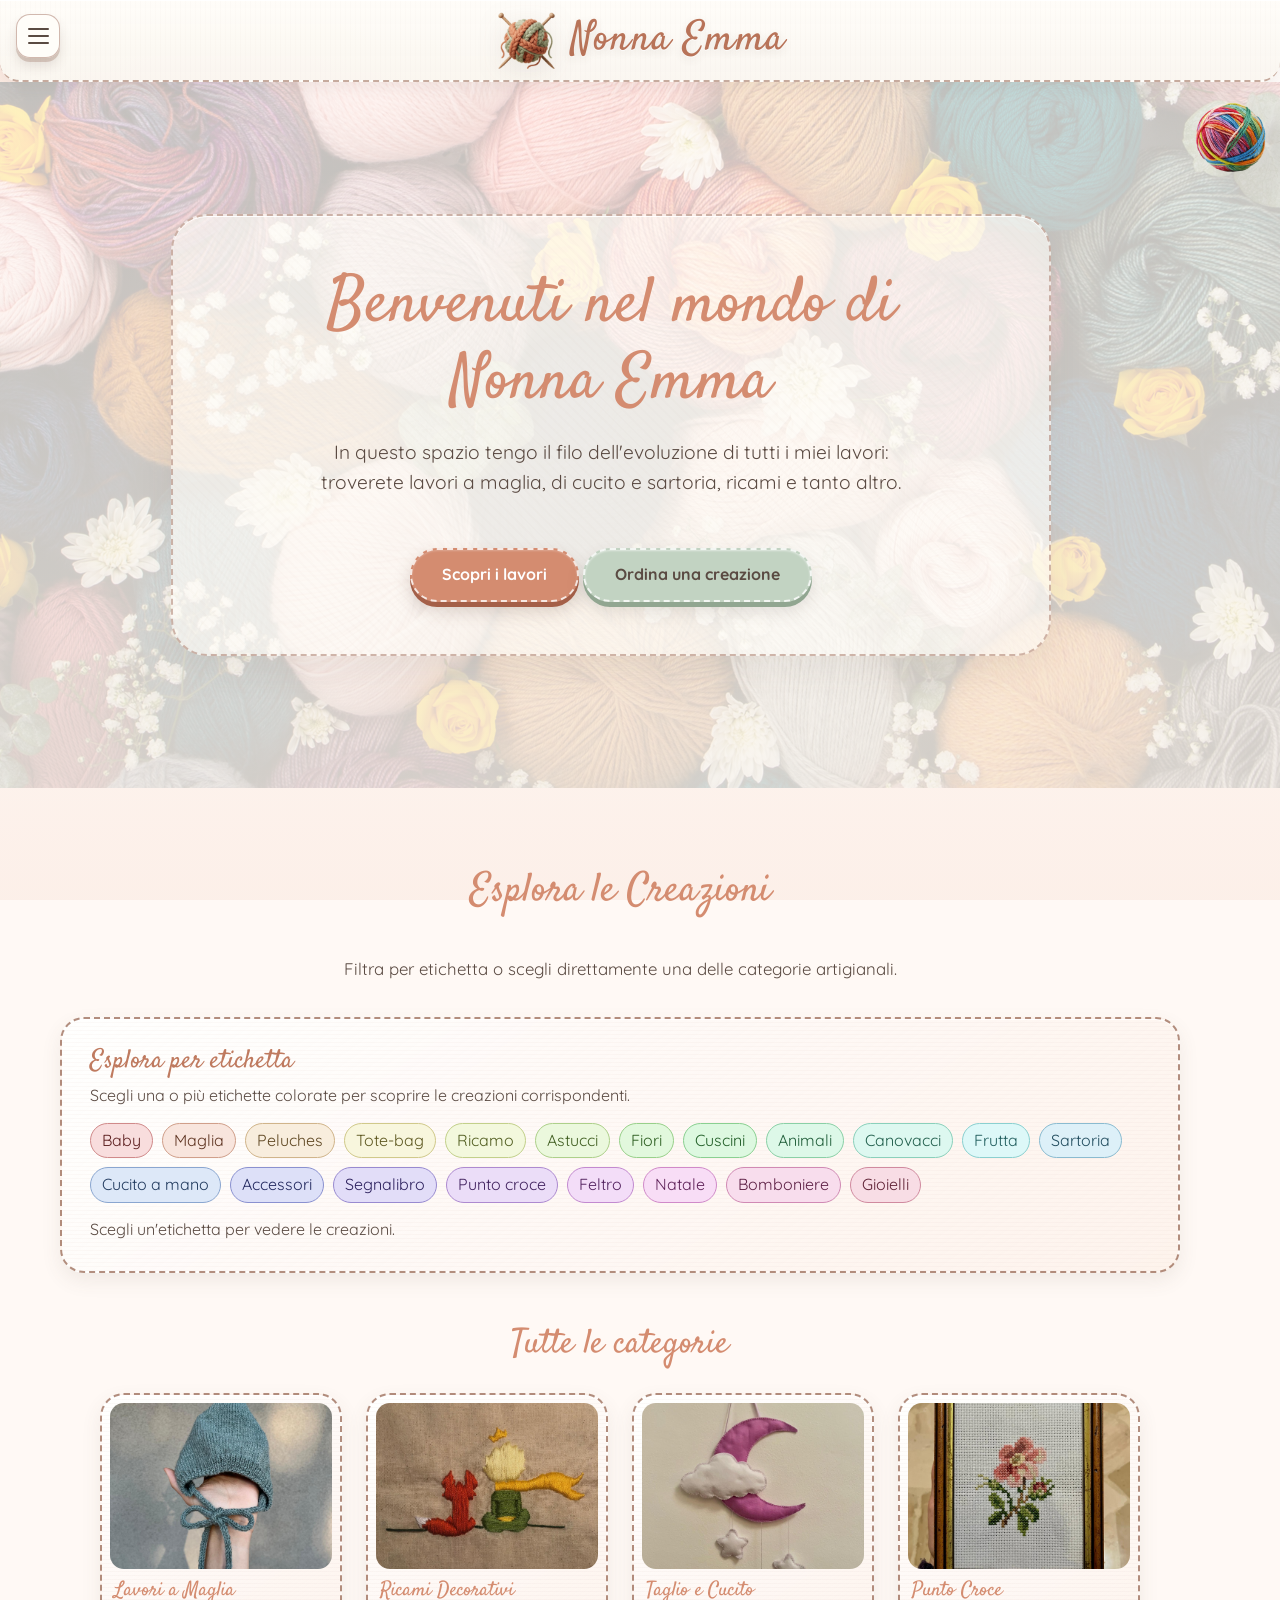
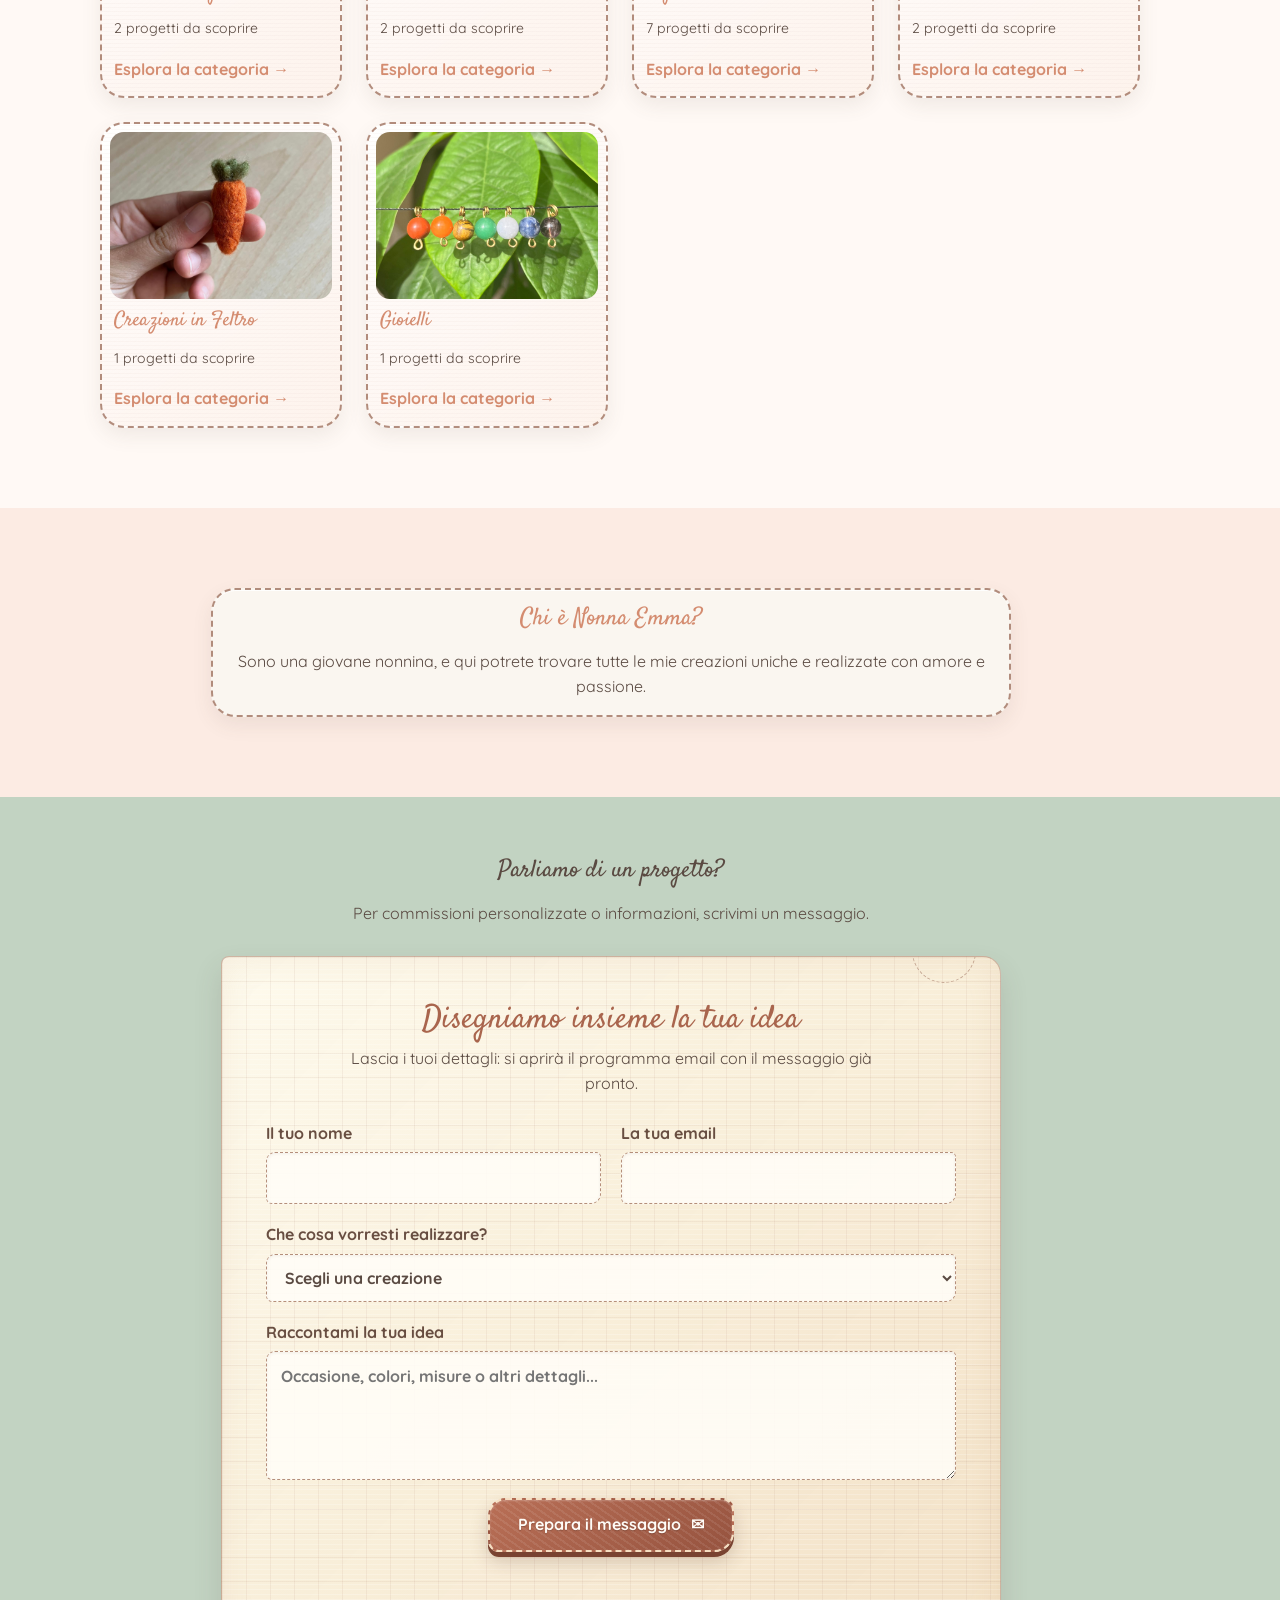
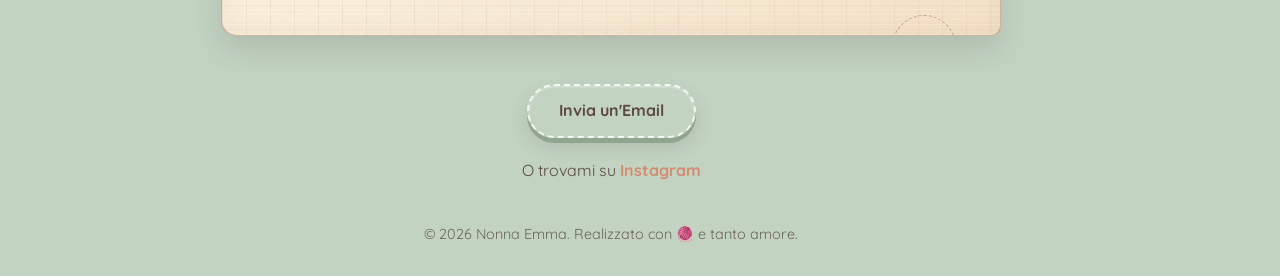
==== commit fba2175d: "aggiunto ?" ====
--- a/index.html
+++ b/index.html
@@ -99,7 +99,7 @@
 
         <section id="about" class="about">
             <div class="about-container stitch-border">
-                <h2>Chi è Nonna Emma</h2>
+                <h2>Chi è Nonna Emma?</h2>
                 <p>Sono una giovane nonnina, e qui potrete trovare tutte le mie creazioni uniche e realizzate con amore e passione.</p>
             </div>
         </section>
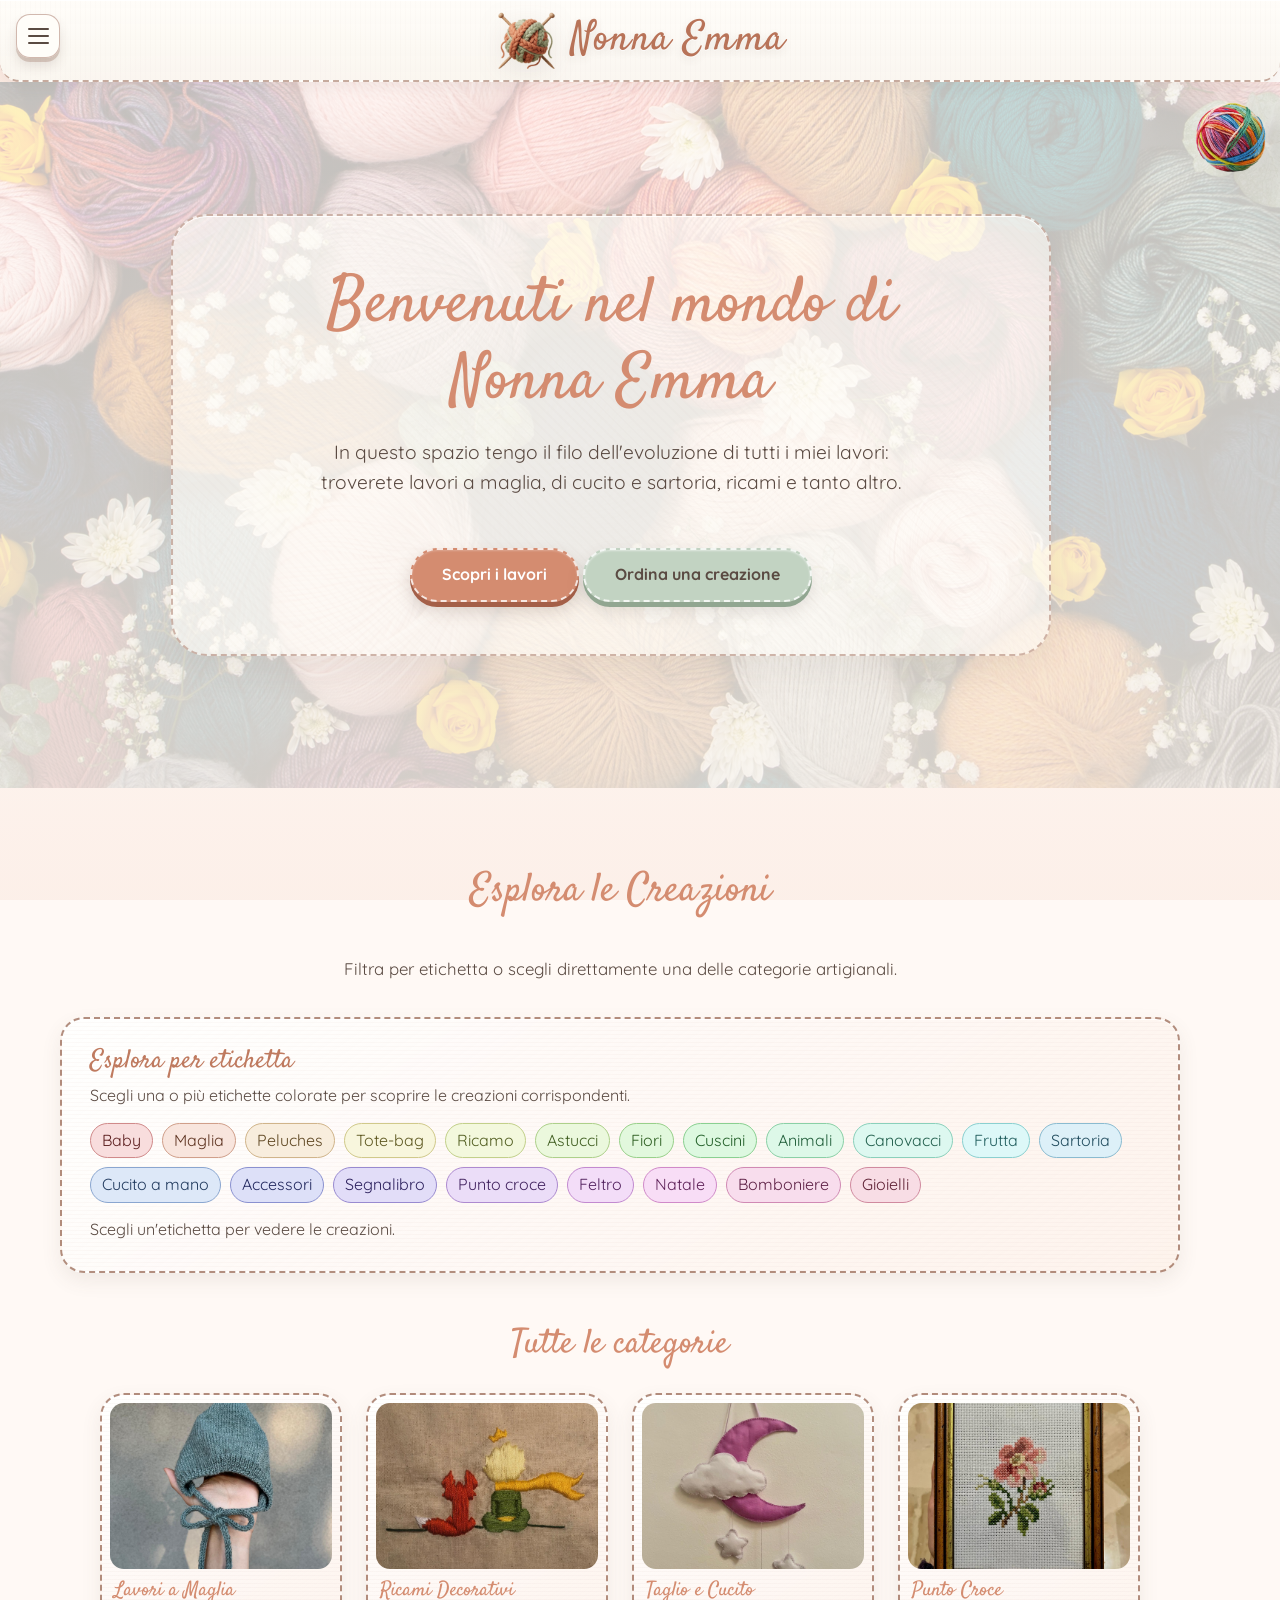
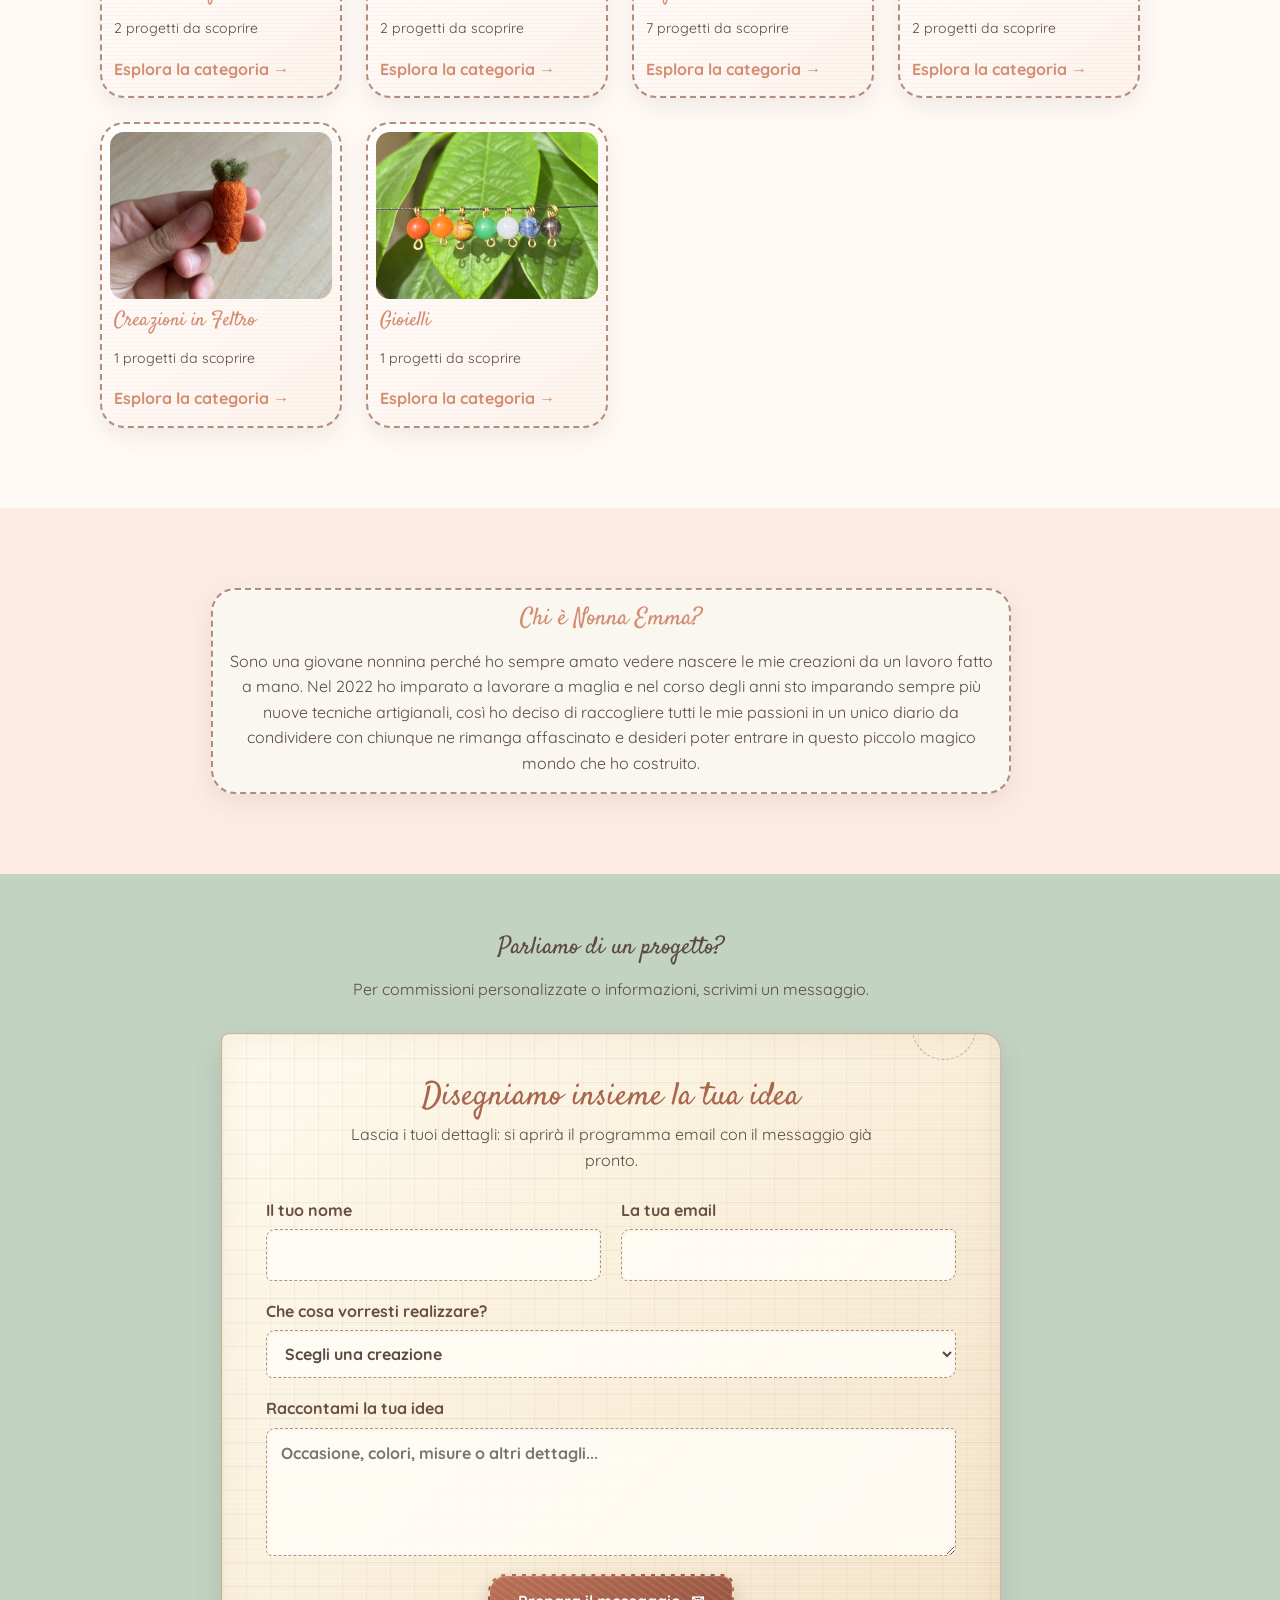
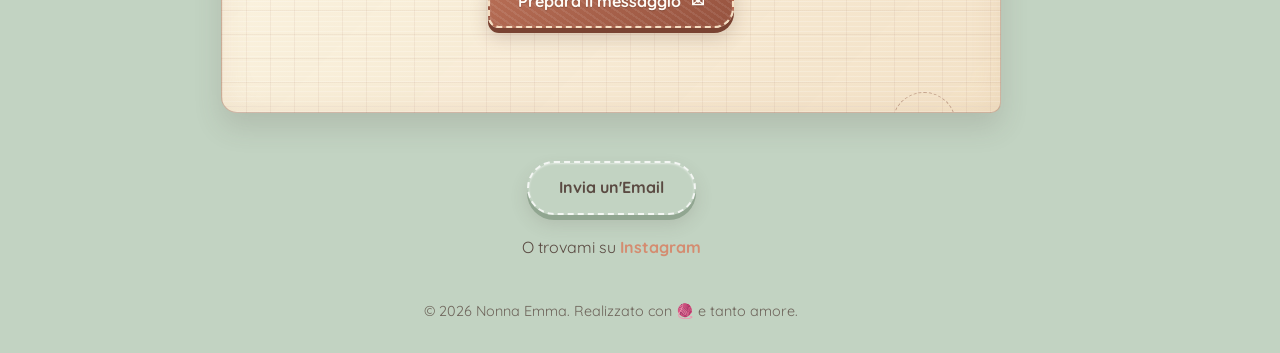
==== commit c3512526: "messaggio modificato" ====
--- a/index.html
+++ b/index.html
@@ -100,7 +100,7 @@
         <section id="about" class="about">
             <div class="about-container stitch-border">
                 <h2>Chi è Nonna Emma?</h2>
-                <p>Sono una giovane nonnina, e qui potrete trovare tutte le mie creazioni uniche e realizzate con amore e passione.</p>
+                <p>Sono una giovane nonnina perché ho sempre amato vedere nascere le mie creazioni da un lavoro fatto a mano. Nel 2022 ho imparato a lavorare a maglia e nel corso degli anni sto imparando sempre più nuove tecniche artigianali, così ho deciso di raccogliere tutti le mie passioni in un unico diario da condividere con chiunque ne rimanga affascinato e desideri poter entrare in questo piccolo magico mondo che ho costruito.</p>
             </div>
         </section>
     </main>
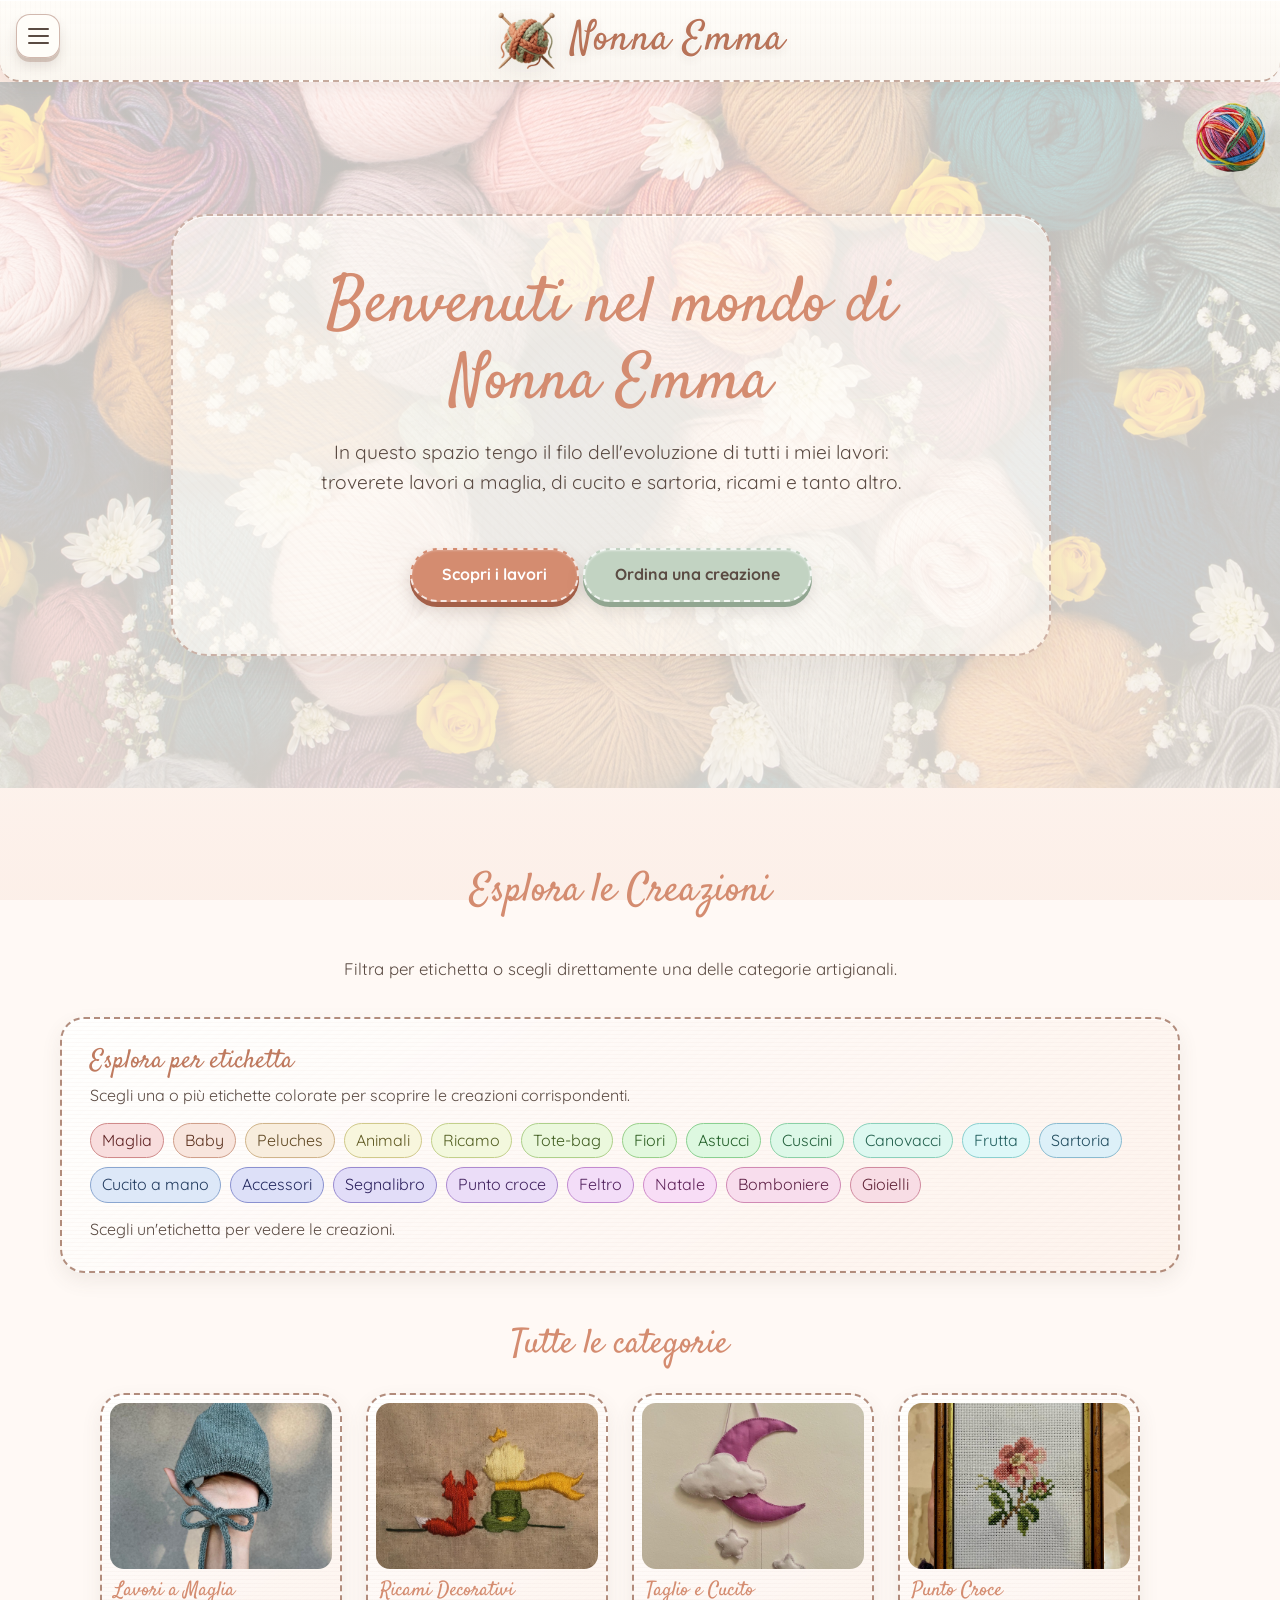
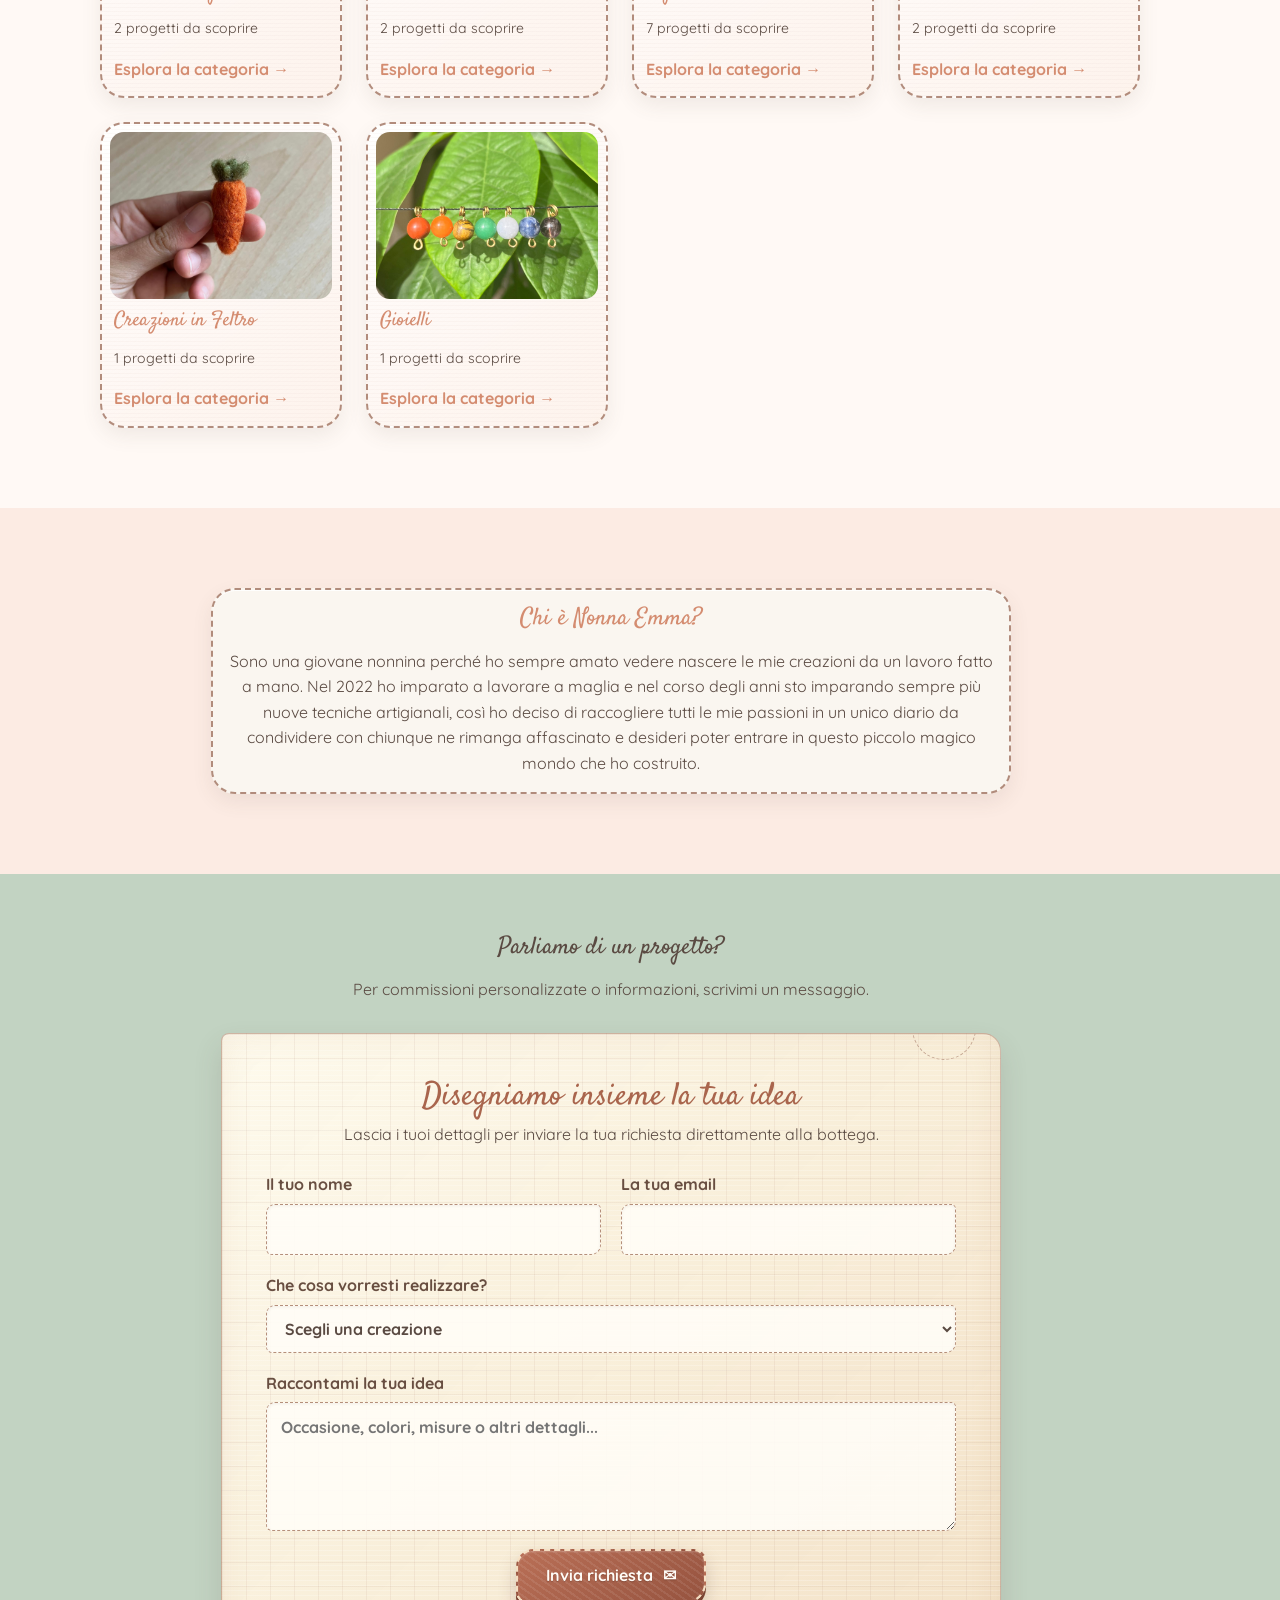
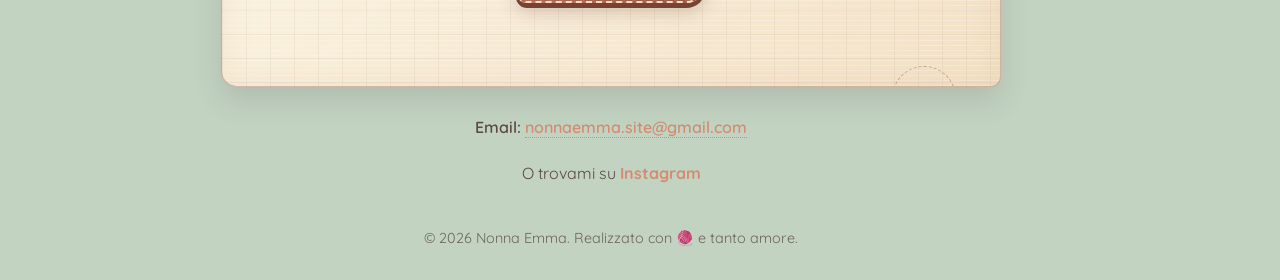
==== commit 290107f1: "aggiornamenti vari" ====
--- a/index.html
+++ b/index.html
@@ -110,7 +110,7 @@
         <p>Per commissioni personalizzate o informazioni, scrivimi un messaggio.</p>
         <section class="cartamodello stitch-border" aria-labelledby="titolo-cartamodello">
             <h3 id="titolo-cartamodello">Disegniamo insieme la tua idea</h3>
-            <p class="cartamodello-intro">Lascia i tuoi dettagli: si aprirà il programma email con il messaggio già pronto.</p>
+            <p class="cartamodello-intro">Lascia i tuoi dettagli per inviare la tua richiesta direttamente alla bottega.</p>
             <form class="cartamodello-form" id="home-contact-form">
                 <label for="contatto-nome">Il tuo nome
                     <input id="contatto-nome" name="Nome" type="text" autocomplete="name" required maxlength="100">
@@ -151,11 +151,13 @@
                 <label for="contatto-dettagli">Raccontami la tua idea
                     <textarea id="contatto-dettagli" name="Dettagli" rows="4" maxlength="2000" placeholder="Occasione, colori, misure o altri dettagli..."></textarea>
                 </label>
-                <button class="cartamodello-submit" type="submit">Prepara il messaggio <span aria-hidden="true">✉</span></button>
+                <button class="cartamodello-submit" type="submit">Invia richiesta <span aria-hidden="true">✉</span></button>
                 <p class="cartamodello-feedback" id="home-contact-feedback" aria-live="polite"></p>
             </form>
         </section>
-        <a href="mailto:nonnaemma.site@gmail.com" class="btn-secondary">Invia un'Email</a>
+        <div class="footer-contact-info">
+            <p>Email: <a href="mailto:nonnaemma.site@gmail.com">nonnaemma.site@gmail.com</a></p>
+        </div>
         <div class="social-links">
             <p>O trovami su <a href="https://www.instagram.com/nonnaemmaa/?hl=it">Instagram</a></p>
         </div>
--- a/style.css
+++ b/style.css
@@ -501,6 +501,37 @@
 .card-link {
     color: inherit;
     text-decoration: none;
+}
+
+.card-price {
+    display: inline-block;
+    margin-top: 6px;
+    font-size: 0.95rem;
+    font-weight: 600;
+    color: var(--text-brown);
+    opacity: 0.9;
+}
+
+.single-item-price {
+    font-size: 1.15rem;
+    font-weight: 700;
+    color: var(--yarn-terracotta-hover);
+    margin: 8px 0 16px;
+}
+
+.footer-contact-info {
+    margin: 12px auto;
+    font-weight: 600;
+}
+
+.footer-contact-info a {
+    color: var(--yarn-terracotta);
+    text-decoration: none;
+    border-bottom: 1px dotted var(--yarn-terracotta);
+}
+
+.footer-contact-info a:hover {
+    color: var(--yarn-terracotta-hover);
 }
 
 .card-cta {
